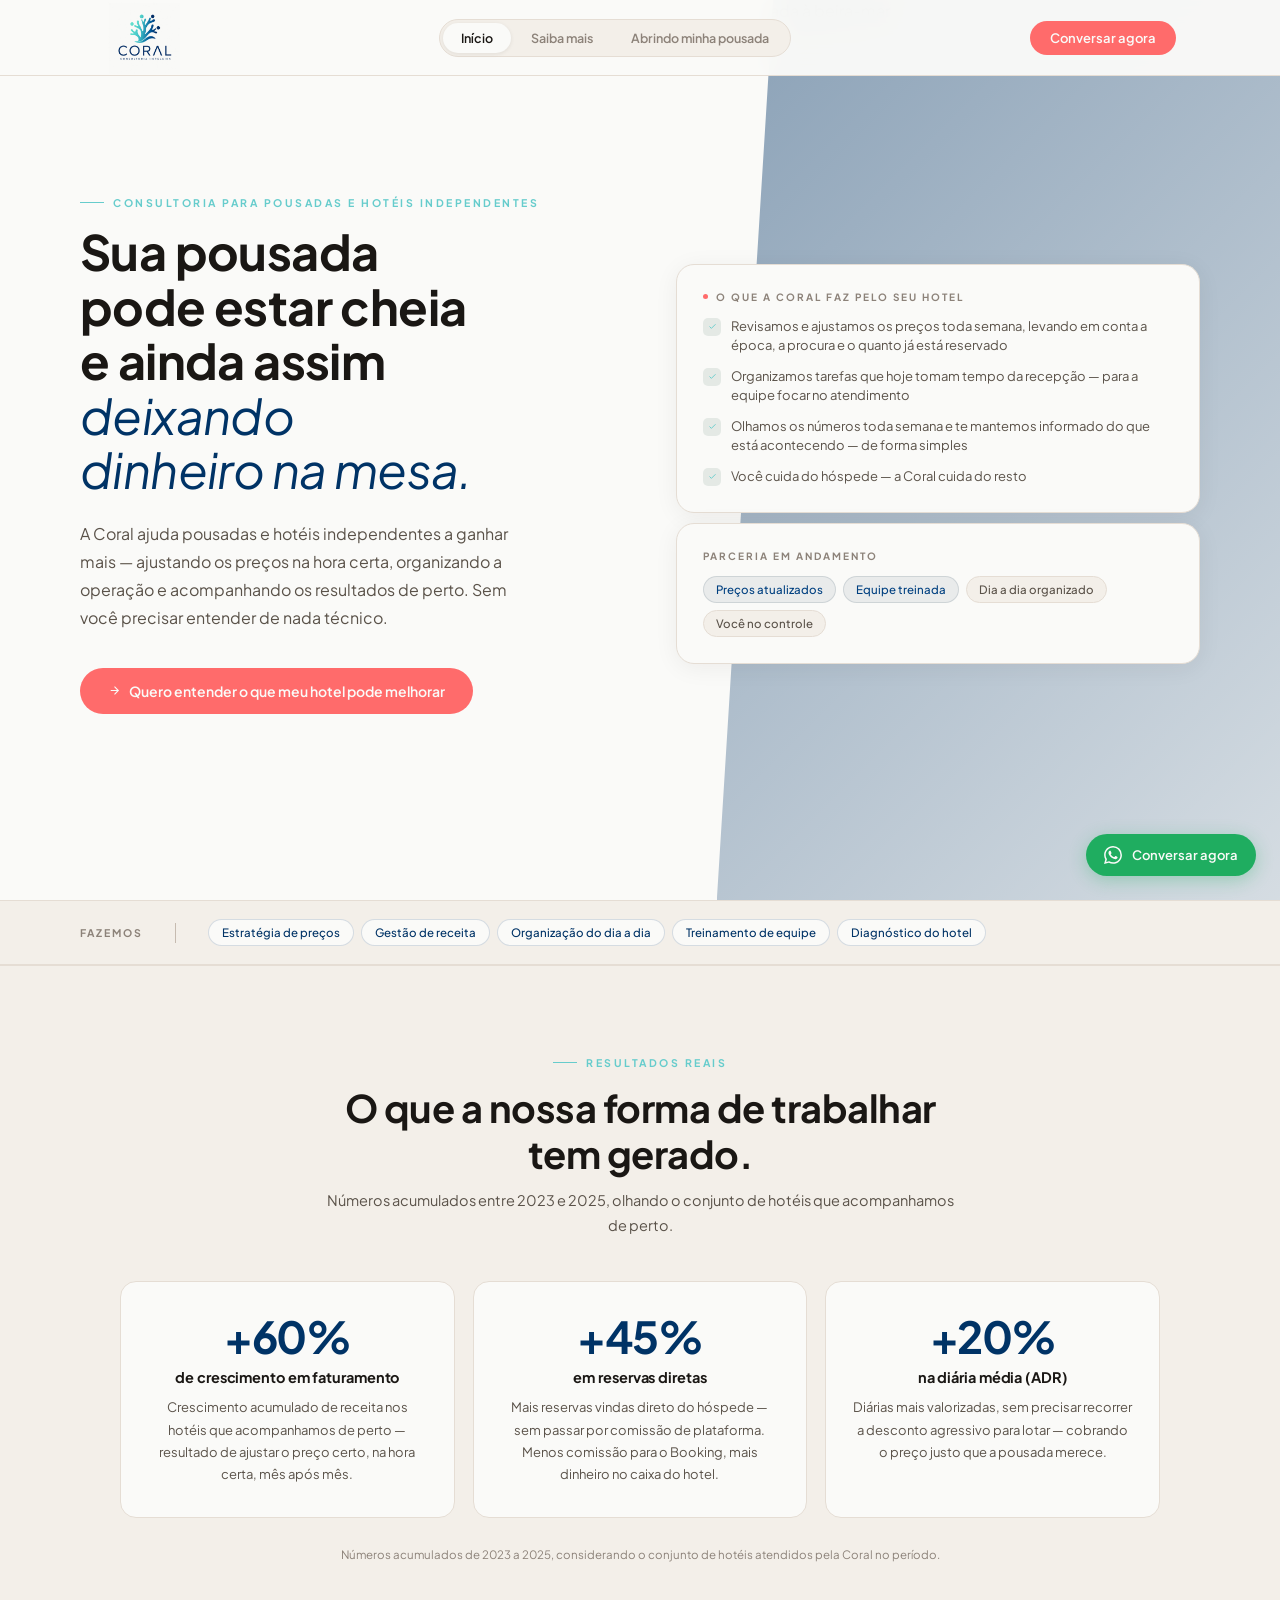
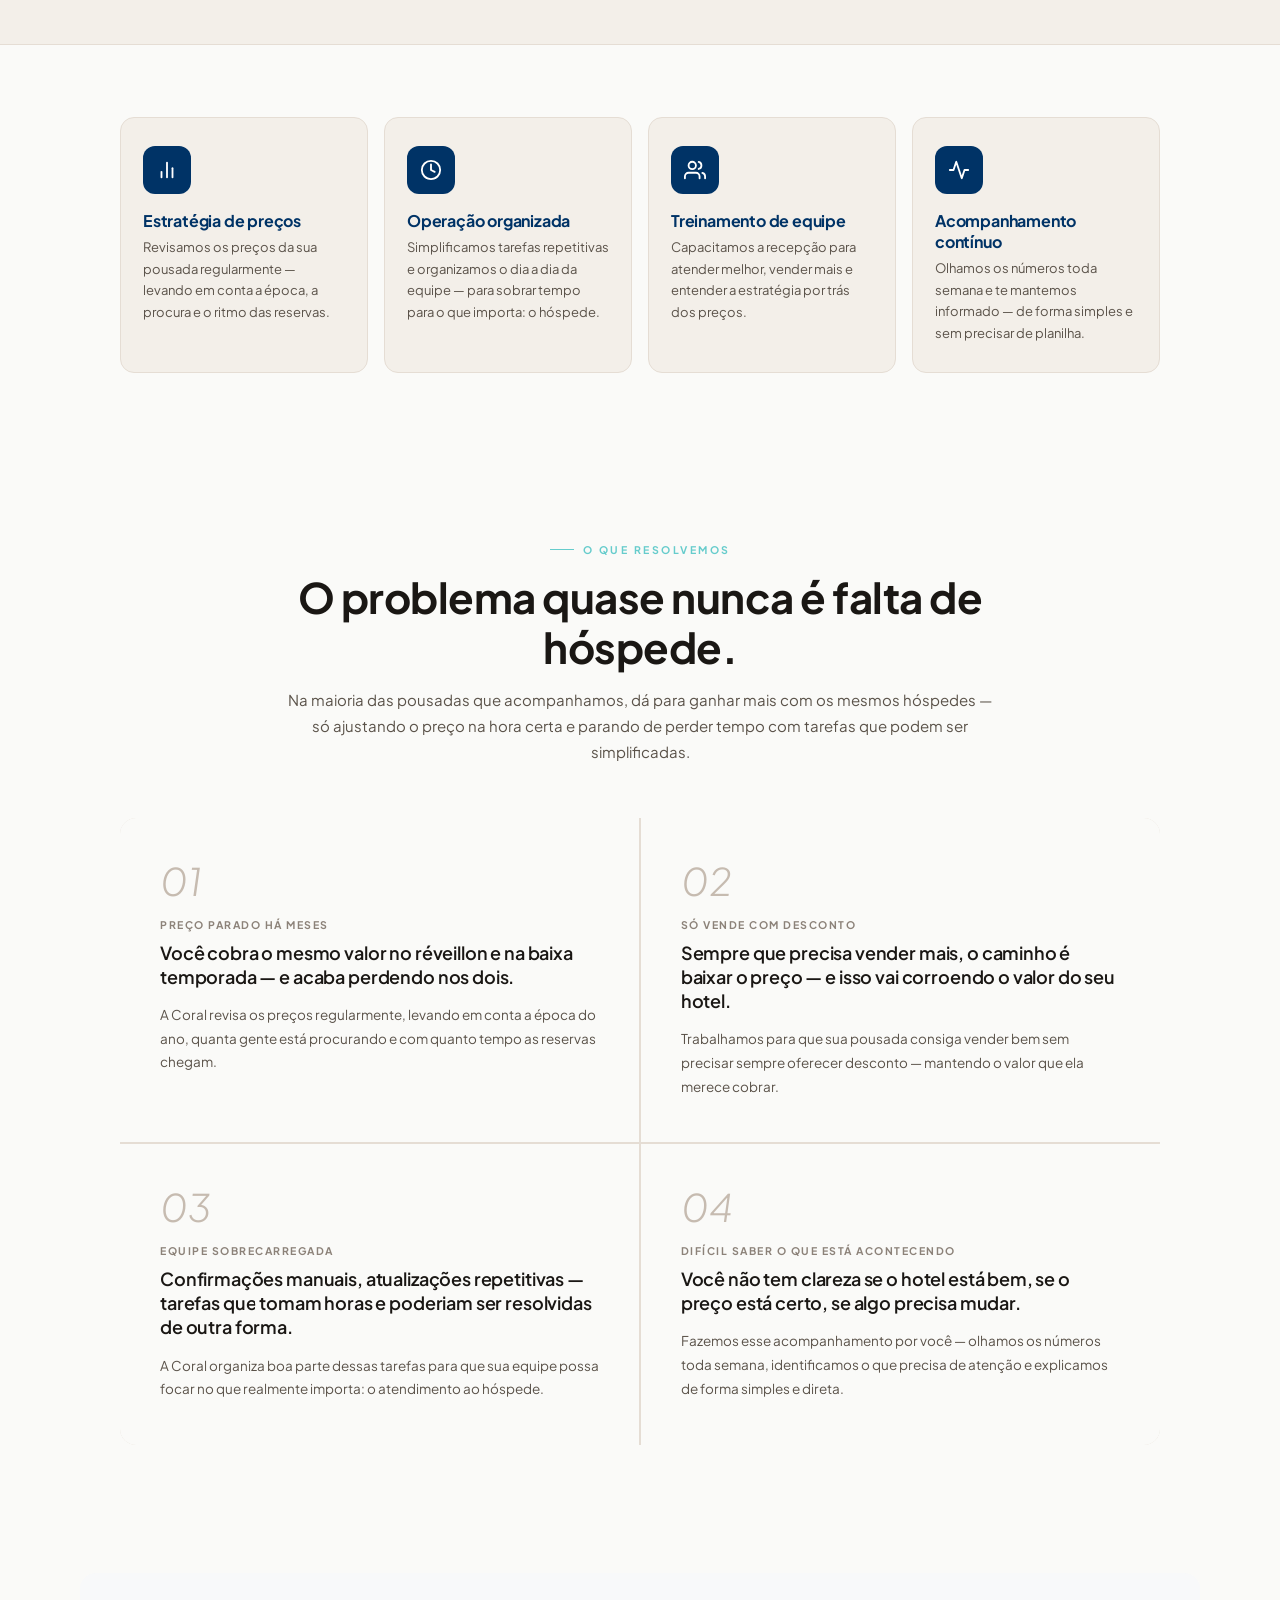
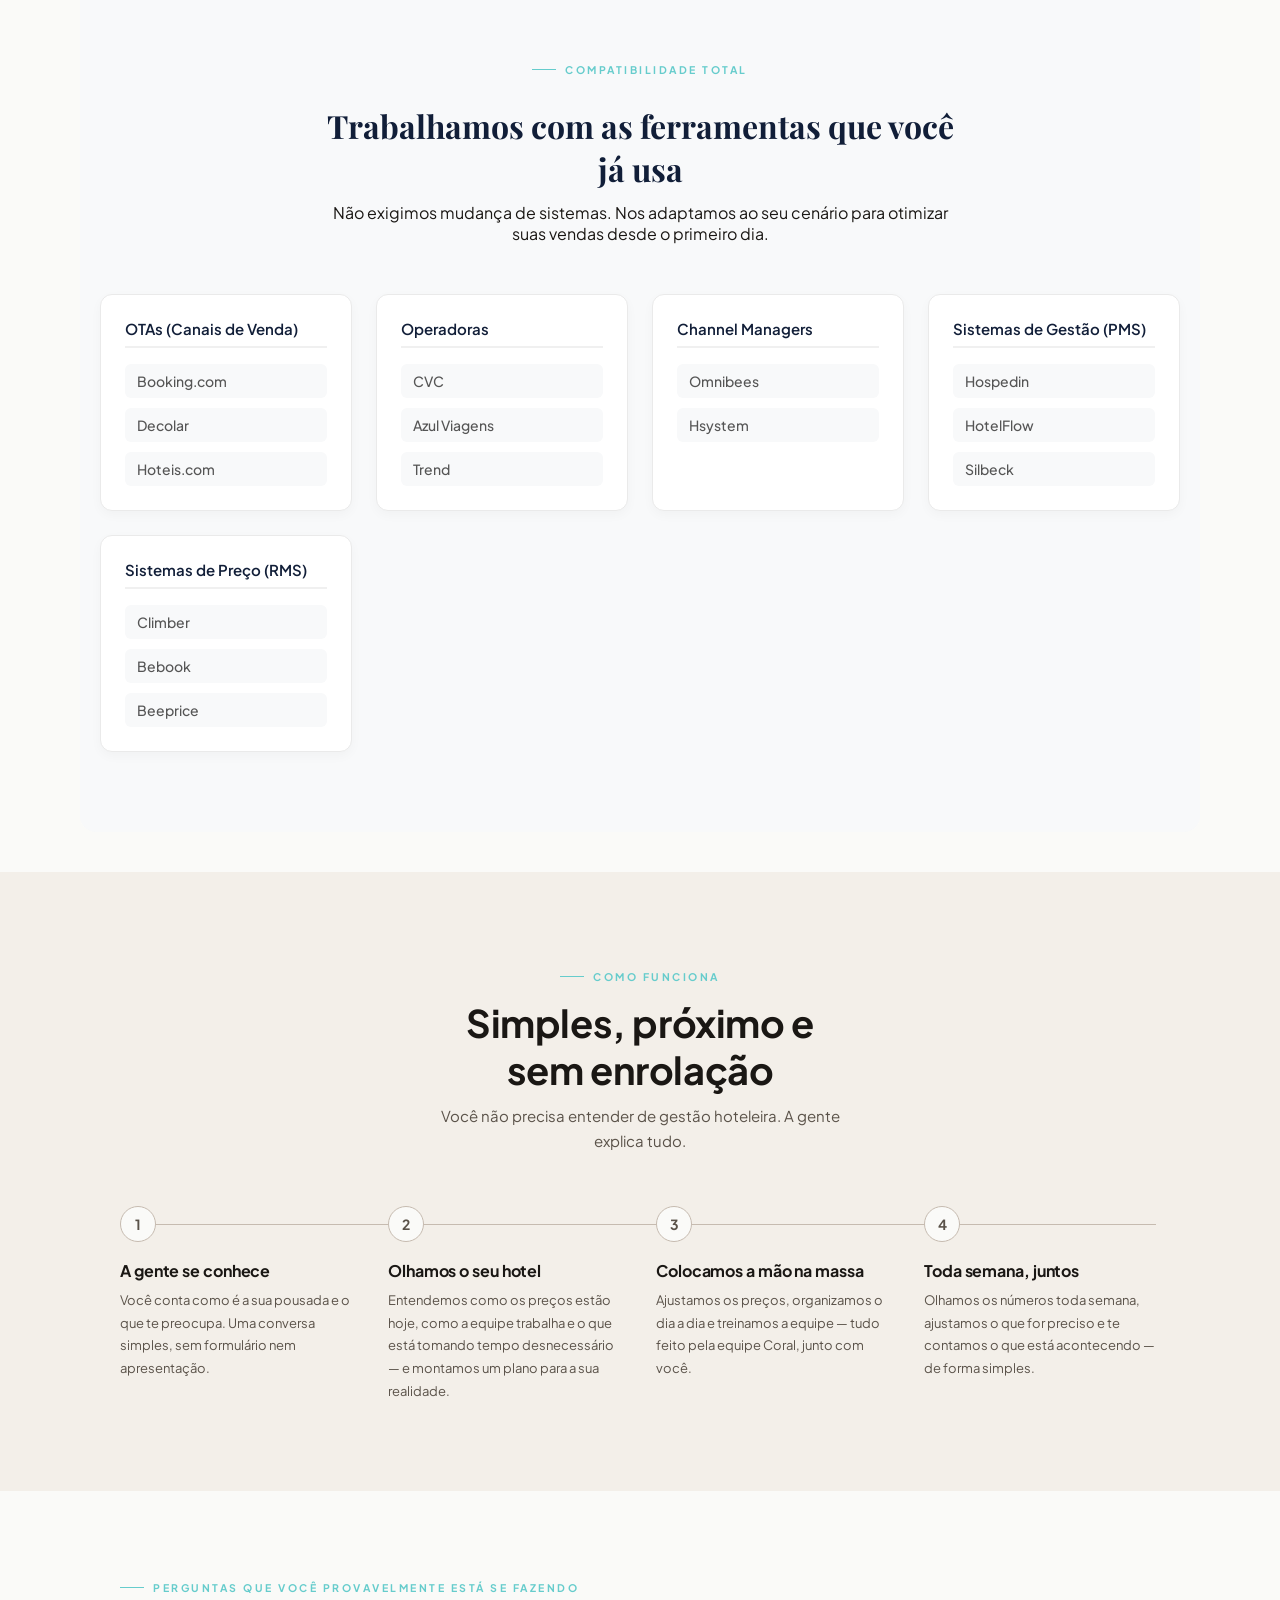
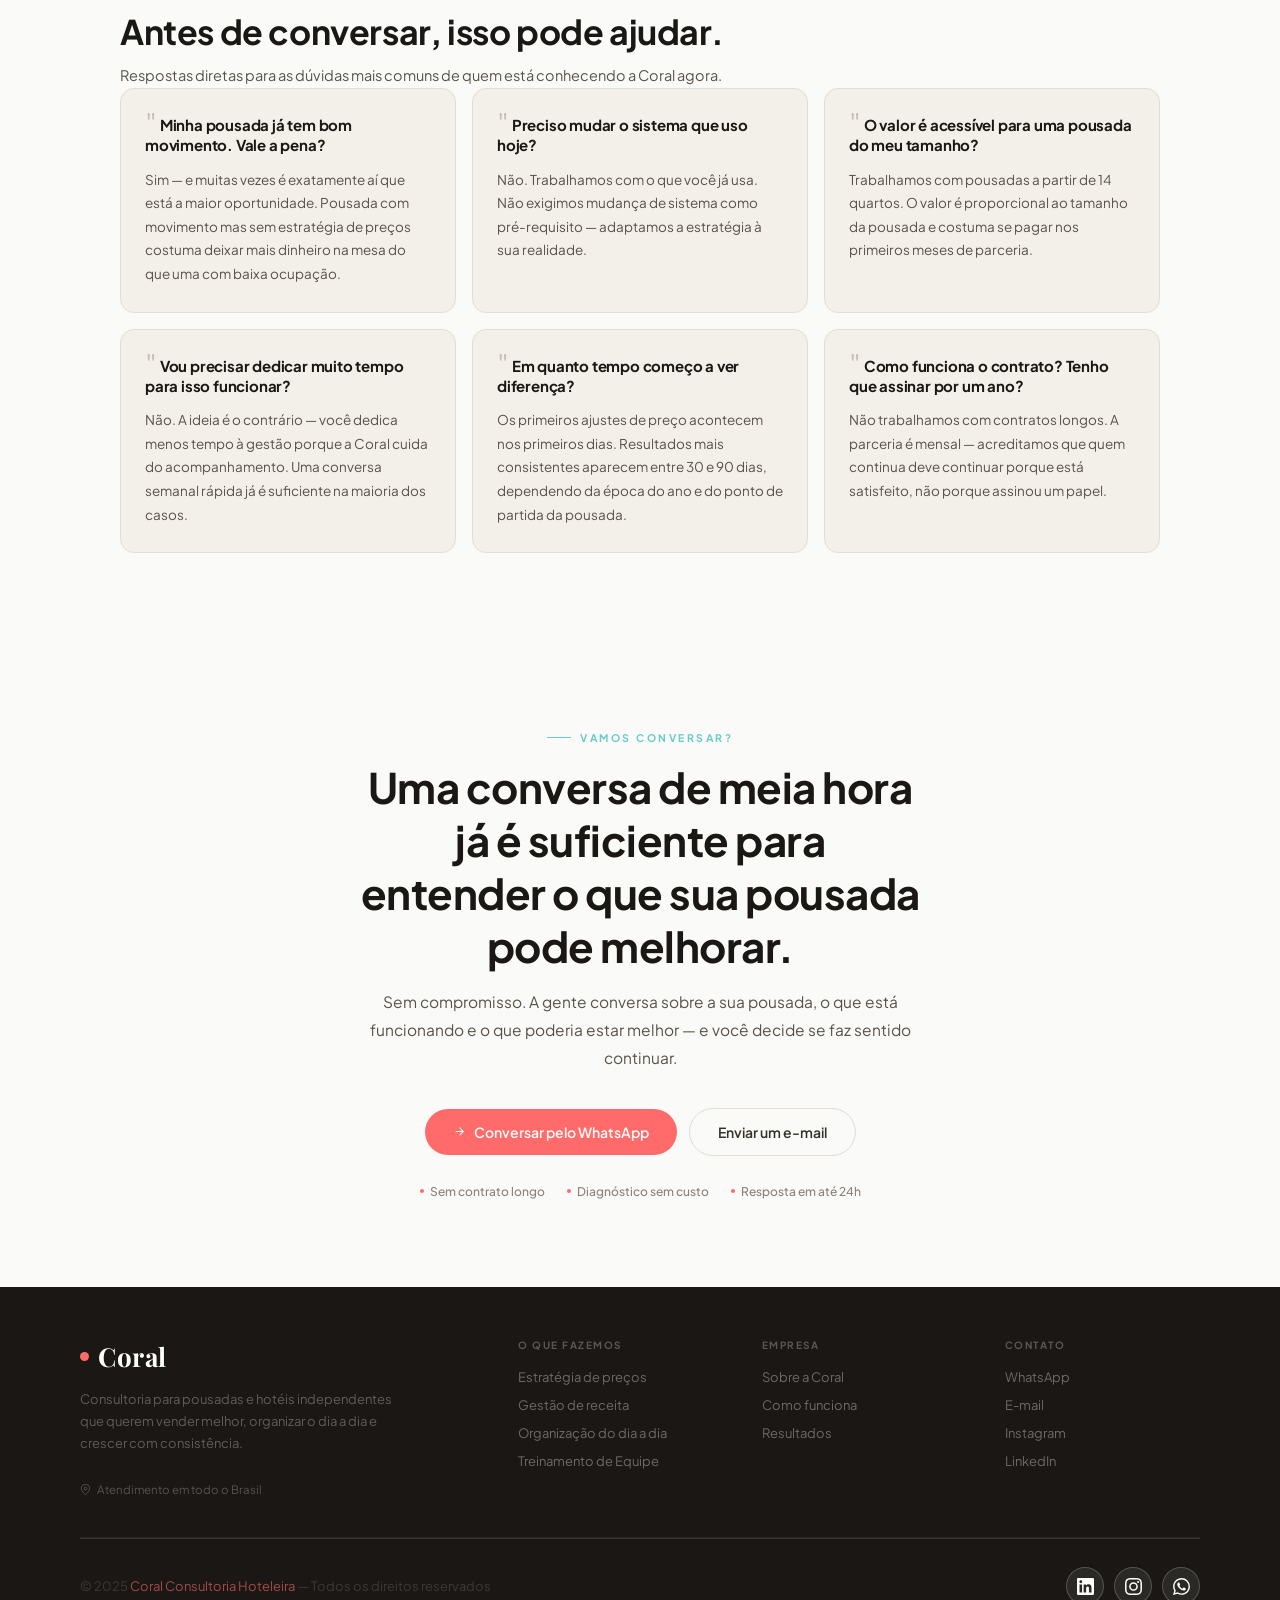
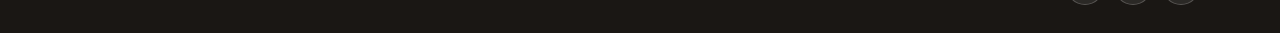
==== index.html @ 5bdbbeb2 "Adiciona Google Analytics 4" ====
<!DOCTYPE html>
<html lang="pt-BR">
  <!-- Google tag (gtag.js) -->
<script async src="https://www.googletagmanager.com/gtag/js?id=G-N1H80STR33"></script>
<script>
  window.dataLayer = window.dataLayer || [];
  function gtag(){dataLayer.push(arguments);}
  gtag('js', new Date());

  gtag('config', 'G-N1H80STR33');
</script>
<head>
<meta charset="UTF-8">
<meta name="viewport" content="width=device-width, initial-scale=1.0">
<title>Coral — Consultoria Hoteleira para Pousadas e Hotéis Independentes</title>
<meta name="description" content="A Coral ajuda pousadas e hotéis independentes a vender melhor, ajustar os preços e organizar o dia a dia — com acompanhamento próximo, humano e personalizado.">
<meta name="keywords" content="consultoria hoteleira, gestão de pousada, revenue management, estratégia de preços hotel, consultoria pousada, gestão hoteleira brasil">
<meta name="author" content="Coral Consultoria Hoteleira">
<meta name="robots" content="index, follow">
<link rel="canonical" href="https://www.coralhoteleira.com.br/">

<!-- Open Graph -->
<meta property="og:type" content="website">
<meta property="og:url" content="https://www.coralhoteleira.com.br/">
<meta property="og:title" content="Coral — Consultoria Hoteleira">
<meta property="og:description" content="Sua pousada pode estar cheia e ainda assim deixando dinheiro na mesa. A Coral ajuda pousadas e hotéis independentes a vender melhor e crescer com consistência.">
<meta property="og:locale" content="pt_BR">

<!-- Twitter Card -->
<meta name="twitter:card" content="summary">
<meta name="twitter:title" content="Coral — Consultoria Hoteleira">
<meta name="twitter:description" content="Consultoria para pousadas e hotéis independentes. Estratégia de preços, organização da operação e acompanhamento semanal.">

<!-- Schema.org structured data -->
<script type="application/ld+json">
{
  "@context": "https://schema.org",
  "@type": "ProfessionalService",
  "name": "Coral Consultoria Hoteleira",
  "description": "Consultoria especializada para pousadas e hotéis independentes. Estratégia de preços, automação operacional e acompanhamento contínuo.",
  "url": "https://www.coralhoteleira.com.br",
  "telephone": "+55-81-99135-1085",
  "email": "Coral.consultoriahoteleira@gmail.com",
  "address": {
    "@type": "PostalAddress",
    "addressCountry": "BR"
  },
  "areaServed": "Brasil",
  "serviceType": ["Consultoria Hoteleira", "Gestão de Receita", "Estratégia Tarifária"]
}
</script>
<link rel="preconnect" href="https://fonts.googleapis.com">
<link href="https://fonts.googleapis.com/css2?family=Plus+Jakarta+Sans:ital,wght@0,300;0,400;0,500;0,600;0,700;1,400&family=Playfair+Display:ital,wght@0,400;0,600;0,700;1,400;1,600&display=swap" rel="stylesheet">
<link rel="stylesheet" href="assets/style.css">
<style>
  /* ===== Ajustes finos: logo do menu + rodapé (Coral) ===== */

  /* Logo do menu — mais solta, sem parecer "colada" */
  .nav-logo{
    display:flex;
    align-items:center;
    padding:6px 4px;
    margin-right:16px;
  }
  .nav-logo img{
    transition:opacity .2s ease, transform .2s ease;
  }
  .nav-logo:hover img{
    opacity:.85;
  }

  /* Rodapé — bloco de marca no lugar da imagem */
  .footer-brand{
    display:flex;
    flex-direction:column;
    gap:14px;
  }
  .footer-wordmark{
    display:flex;
    align-items:center;
    gap:9px;
    font-family:'Playfair Display', serif;
    font-size:26px;
    font-weight:700;
    letter-spacing:.5px;
    color:#fff;
  }
  .footer-wordmark-accent{
    width:9px;
    height:9px;
    border-radius:50%;
    background:#FF6B6B;
    flex-shrink:0;
  }
  .footer-brand p{
    max-width:320px;
    line-height:1.7;
    opacity:.75;
  }

  /* Rodapé — espaçamento geral */
  .footer-top{
    gap:48px;
    padding-bottom:40px;
  }
  .footer-col h4{
    margin-bottom:18px;
    letter-spacing:1.5px;
  }
  .footer-col a{
    display:block;
    margin-bottom:12px;
    opacity:.75;
    transition:opacity .2s ease;
  }
  .footer-col a:hover{
    opacity:1;
  }
  .footer-bot{
    display:flex;
    align-items:center;
    justify-content:space-between;
    flex-wrap:wrap;
    gap:16px;
    padding-top:28px;
    border-top:1px solid rgba(255,255,255,.12);
  }
  .footer-copy{
    opacity:.6;
    font-size:13px;
  }

  /* Rodapé — ícones sociais em círculo, com svg */
  .footer-socials{
    display:flex;
    gap:10px;
  }
  .footer-soc{
    display:flex;
    align-items:center;
    justify-content:center;
    width:38px;
    height:38px;
    border-radius:50%;
    background:rgba(255,255,255,.08);
    color:#fff;
    transition:background .2s ease, transform .2s ease;
  }
  .footer-soc svg{
    width:17px;
    height:17px;
  }
  .footer-soc:hover{
    background:#FF6B6B;
    transform:translateY(-2px);
  }

  @media(max-width:768px){
    .footer-top{
      gap:32px;
    }
    .footer-bot{
      flex-direction:column;
      align-items:flex-start;
    }
  }
</style>
</head>
<body data-page="index">

<!-- NAV -->
<nav id="nav">
  <div class="nav-inner">
    <a href="index.html" class="nav-logo">
      <img src="assets/logo-coral.png" alt="Coral Consultoria Hoteleira" style="height:46px;width:auto;display:block;object-fit:contain;mix-blend-mode:multiply">
    </a>

    <div class="nav-tabs">
      <a href="index.html" class="nav-tab active">Início</a>
      <a href="saiba-mais.html" class="nav-tab">Saiba mais</a>
      <a href="abrir-pousada.html" class="nav-tab">Abrindo minha pousada</a>
    </div>

    <a href="https://wa.me/5581991351085?text=Olá,+quero+conversar+sobre+minha+operação" target="_blank" class="nav-cta">Conversar agora</a>

    <button class="nav-mob" aria-label="Abrir menu" aria-expanded="false">
      <svg width="20" height="20" viewBox="0 0 24 24" fill="none" stroke="currentColor" stroke-width="1.8">
        <line x1="3" y1="7" x2="21" y2="7"/><line x1="3" y1="12" x2="21" y2="12"/><line x1="3" y1="17" x2="21" y2="17"/>
      </svg>
    </button>
  </div>
</nav>

<div id="mob-drawer">
  <a href="index.html" class="mob-tab active">Início</a>
  <a href="saiba-mais.html" class="mob-tab">Saiba mais</a>
  <a href="abrir-pousada.html" class="mob-tab">Abrindo minha pousada</a>
  <a href="https://wa.me/5581991351085" target="_blank" class="btn btn-navy mob-tab" style="margin-top:20px;justify-content:center;border-radius:50px">Falar pelo WhatsApp</a>
</div>

<!-- HERO -->
<section class="hero">
  <div class="hero-img-wrap">
    <img src="https://images.unsplash.com/photo-1507525428034-b723cf961d3e?w=900&q=80&fit=crop" alt="Pousada à beira-mar" loading="eager">
  </div>
  <div class="hero-grid">
    <div>
      <p class="eyebrow reveal">Consultoria para pousadas e hotéis independentes</p>
      <h1 class="reveal d1">
        Sua pousada pode estar cheia<br>e ainda assim <em>deixando<br>dinheiro na mesa.</em>
      </h1>
      <p class="hero-sub reveal d2">
        A Coral ajuda pousadas e hotéis independentes a ganhar mais — ajustando os preços na hora certa, organizando a operação e acompanhando os resultados de perto. Sem você precisar entender de nada técnico.
      </p>
      <div class="hero-actions reveal d3">
        <a href="https://wa.me/5581991351085?text=Olá,+quero+entender+o+que+posso+melhorar+no+meu+hotel" target="_blank" class="btn btn-navy">
          <svg viewBox="0 0 24 24" fill="none" stroke="currentColor" stroke-width="2"><path d="M5 12h14M12 5l7 7-7 7"/></svg>
          Quero entender o que meu hotel pode melhorar
        </a>
      </div>
    </div>

    <div class="reveal d2">
      <div class="hero-card">
        <div class="hcard-label">
          <span class="hcard-dot"></span>
          O que a Coral faz pelo seu hotel
        </div>
        <div class="hcard-list">
          <div class="hcard-item">
            <div class="hcard-check"><svg viewBox="0 0 24 24" fill="none" stroke="currentColor" stroke-width="2.5"><polyline points="20 6 9 17 4 12"/></svg></div>
            <span class="hcard-text">Revisamos e ajustamos os preços toda semana, levando em conta a época, a procura e o quanto já está reservado</span>
          </div>
          <div class="hcard-item">
            <div class="hcard-check"><svg viewBox="0 0 24 24" fill="none" stroke="currentColor" stroke-width="2.5"><polyline points="20 6 9 17 4 12"/></svg></div>
            <span class="hcard-text">Organizamos tarefas que hoje tomam tempo da recepção — para a equipe focar no atendimento</span>
          </div>
          <div class="hcard-item">
            <div class="hcard-check"><svg viewBox="0 0 24 24" fill="none" stroke="currentColor" stroke-width="2.5"><polyline points="20 6 9 17 4 12"/></svg></div>
            <span class="hcard-text">Olhamos os números toda semana e te mantemos informado do que está acontecendo — de forma simples</span>
          </div>
          <div class="hcard-item">
            <div class="hcard-check"><svg viewBox="0 0 24 24" fill="none" stroke="currentColor" stroke-width="2.5"><polyline points="20 6 9 17 4 12"/></svg></div>
            <span class="hcard-text">Você cuida do hóspede — a Coral cuida do resto</span>
          </div>
        </div>
      </div>
      <div class="hero-card" style="margin-top:10px">
        <div class="hcard-label">Parceria em andamento</div>
        <div class="tag-row">
          <span class="tag navy">Preços atualizados</span>
          <span class="tag navy">Equipe treinada</span>
          <span class="tag">Dia a dia organizado</span>
          <span class="tag">Você no controle</span>
        </div>
      </div>
    </div>
  </div>
</section>

<!-- STRIP -->
<div class="strip">
  <div class="strip-inner">
    <span class="strip-label">Fazemos</span>
    <div class="strip-div"></div>
    <div class="strip-items">
      <span class="strip-chip">Estratégia de preços</span>
      <span class="strip-chip">Gestão de receita</span>
      <span class="strip-chip">Organização do dia a dia</span>
      <span class="strip-chip">Treinamento de equipe</span>
      <span class="strip-chip">Diagnóstico do hotel</span>
    </div>
  </div>
</div>

<!-- RESULTADOS (Credibilidade) -->
<section class="results" id="resultados">
  <div class="wrap">
    <div class="results-head reveal">
      <span class="eyebrow">Resultados reais</span>
      <h2>O que a nossa forma de trabalhar tem gerado.</h2>
      <p>Números acumulados entre 2023 e 2025, olhando o conjunto de hotéis que acompanhamos de perto.</p>
    </div>
    <div class="results-grid">
      <div class="result-card reveal">
        <div class="result-num">+60%</div>
        <div class="result-label">de crescimento em faturamento</div>
        <div class="result-desc">Crescimento acumulado de receita nos hotéis que acompanhamos de perto — resultado de ajustar o preço certo, na hora certa, mês após mês.</div>
      </div>
      <div class="result-card reveal d1">
        <div class="result-num">+45%</div>
        <div class="result-label">em reservas diretas</div>
        <div class="result-desc">Mais reservas vindas direto do hóspede — sem passar por comissão de plataforma. Menos comissão para o Booking, mais dinheiro no caixa do hotel.</div>
      </div>
      <div class="result-card reveal d2">
        <div class="result-num">+20%</div>
        <div class="result-label">na diária média (ADR)</div>
        <div class="result-desc">Diárias mais valorizadas, sem precisar recorrer a desconto agressivo para lotar — cobrando o preço justo que a pousada merece.</div>
      </div>
    </div>
    <p class="results-note">Números acumulados de 2023 a 2025, considerando o conjunto de hotéis atendidos pela Coral no período.</p>
  </div>
</section>

<!-- SERVICE CARDS -->
<section class="service-cards">
  <div class="sc-grid wrap">
    <div class="sc-card reveal">
      <div class="sc-ico">
        <svg viewBox="0 0 24 24" stroke-width="2" stroke-linecap="round" stroke-linejoin="round"><line x1="18" y1="20" x2="18" y2="10"/><line x1="12" y1="20" x2="12" y2="4"/><line x1="6" y1="20" x2="6" y2="14"/></svg>
      </div>
      <h3>Estratégia de preços</h3>
      <p>Revisamos os preços da sua pousada regularmente — levando em conta a época, a procura e o ritmo das reservas.</p>
    </div>
    <div class="sc-card reveal d1">
      <div class="sc-ico">
        <svg viewBox="0 0 24 24" stroke-width="2" stroke-linecap="round" stroke-linejoin="round"><circle cx="12" cy="12" r="10"/><polyline points="12 6 12 12 16 14"/></svg>
      </div>
      <h3>Operação organizada</h3>
      <p>Simplificamos tarefas repetitivas e organizamos o dia a dia da equipe — para sobrar tempo para o que importa: o hóspede.</p>
    </div>
    <div class="sc-card reveal d2">
      <div class="sc-ico">
        <svg viewBox="0 0 24 24" stroke-width="2" stroke-linecap="round" stroke-linejoin="round"><path d="M17 21v-2a4 4 0 0 0-4-4H5a4 4 0 0 0-4 4v2"/><circle cx="9" cy="7" r="4"/><path d="M23 21v-2a4 4 0 0 0-3-3.87"/><path d="M16 3.13a4 4 0 0 1 0 7.75"/></svg>
      </div>
      <h3>Treinamento de equipe</h3>
      <p>Capacitamos a recepção para atender melhor, vender mais e entender a estratégia por trás dos preços.</p>
    </div>
    <div class="sc-card reveal d3">
      <div class="sc-ico">
        <svg viewBox="0 0 24 24" stroke-width="2" stroke-linecap="round" stroke-linejoin="round"><polyline points="22 12 18 12 15 21 9 3 6 12 2 12"/></svg>
      </div>
      <h3>Acompanhamento contínuo</h3>
      <p>Olhamos os números toda semana e te mantemos informado — de forma simples e sem precisar de planilha.</p>
    </div>
  </div>
</section>

<!-- PROBLEMS -->
<section class="problems" id="servicos">
  <div class="wrap">
    <div class="section-head reveal">
      <span class="eyebrow">O que resolvemos</span>
      <h2>O problema quase nunca é falta de hóspede.</h2>
      <p>Na maioria das pousadas que acompanhamos, dá para ganhar mais com os mesmos hóspedes — só ajustando o preço na hora certa e parando de perder tempo com tarefas que podem ser simplificadas.</p>
    </div>
    <div class="prob-grid reveal d1">
      <div class="prob-cell">
        <span class="prob-n">01</span>
        <div class="prob-kicker">Preço parado há meses</div>
        <div class="prob-head">Você cobra o mesmo valor no réveillon e na baixa temporada — e acaba perdendo nos dois.</div>
        <p class="prob-body">A Coral revisa os preços regularmente, levando em conta a época do ano, quanta gente está procurando e com quanto tempo as reservas chegam.</p>
      </div>
      <div class="prob-cell">
        <span class="prob-n">02</span>
        <div class="prob-kicker">Só vende com desconto</div>
        <div class="prob-head">Sempre que precisa vender mais, o caminho é baixar o preço — e isso vai corroendo o valor do seu hotel.</div>
        <p class="prob-body">Trabalhamos para que sua pousada consiga vender bem sem precisar sempre oferecer desconto — mantendo o valor que ela merece cobrar.</p>
      </div>
      <div class="prob-cell">
        <span class="prob-n">03</span>
        <div class="prob-kicker">Equipe sobrecarregada</div>
        <div class="prob-head">Confirmações manuais, atualizações repetitivas — tarefas que tomam horas e poderiam ser resolvidas de outra forma.</div>
        <p class="prob-body">A Coral organiza boa parte dessas tarefas para que sua equipe possa focar no que realmente importa: o atendimento ao hóspede.</p>
      </div>
      <div class="prob-cell">
        <span class="prob-n">04</span>
        <div class="prob-kicker">Difícil saber o que está acontecendo</div>
        <div class="prob-head">Você não tem clareza se o hotel está bem, se o preço está certo, se algo precisa mudar.</div>
        <p class="prob-body">Fazemos esse acompanhamento por você — olhamos os números toda semana, identificamos o que precisa de atenção e explicamos de forma simples e direta.</p>
      </div>
    </div>
  </div>
</section>

<!-- SISTEMAS PARCEIROS & INTEGRAÇÕES -->
<section class="integrations-section wrap reveal" id="tecnologias">
  <div class="integrations-head">
    <span class="eyebrow">Compatibilidade total</span>
    <h2>Trabalhamos com as ferramentas que você já usa</h2>
    <p>Não exigimos mudança de sistemas. Nos adaptamos ao seu cenário para otimizar suas vendas desde o primeiro dia.</p>
  </div>

  <div class="integrations-grid">
    <!-- Categoria: OTAs -->
    <div class="integration-col">
      <h4>OTAs (Canais de Venda)</h4>
      <div class="logo-list">
        <div class="logo-item"><span>Booking.com</span></div>
        <div class="logo-item"><span>Decolar</span></div>
        <div class="logo-item"><span>Hoteis.com</span></div>
      </div>
    </div>

    <!-- Categoria: Operadoras -->
    <div class="integration-col">
      <h4>Operadoras</h4>
      <div class="logo-list">
        <div class="logo-item"><span>CVC</span></div>
        <div class="logo-item"><span>Azul Viagens</span></div>
        <div class="logo-item"><span>Trend</span></div>
      </div>
    </div>

    <!-- Categoria: Channel Managers -->
    <div class="integration-col">
      <h4>Channel Managers</h4>
      <div class="logo-list">
        <div class="logo-item"><span>Omnibees</span></div>
        <div class="logo-item"><span>Hsystem</span></div>
      </div>
    </div>

    <!-- Categoria: PMS -->
    <div class="integration-col">
      <h4>Sistemas de Gestão (PMS)</h4>
      <div class="logo-list">
        <div class="logo-item"><span>Hospedin</span></div>
        <div class="logo-item"><span>HotelFlow</span></div>
        <div class="logo-item"><span>Silbeck</span></div>
      </div>
    </div>

    <!-- Categoria: RMS -->
    <div class="integration-col">
      <h4>Sistemas de Preço (RMS)</h4>
      <div class="logo-list">
        <div class="logo-item"><span>Climber</span></div>
        <div class="logo-item"><span>Bebook</span></div>
        <div class="logo-item"><span>Beeprice</span></div>
      </div>
    </div>
  </div>
</section>

<!-- HOW -->
<section class="how" id="como-funciona">
  <div class="how-head reveal wrap">

    <span class="eyebrow" style="justify-content:center">Como funciona</span>
    <h2>Simples, próximo e sem enrolação</h2>
    <p>Você não precisa entender de gestão hoteleira. A gente explica tudo.</p>
  </div>
  <div class="how-steps wrap">
    <div class="how-step reveal">
      <div class="how-n">1</div>
      <h3>A gente se conhece</h3>
      <p>Você conta como é a sua pousada e o que te preocupa. Uma conversa simples, sem formulário nem apresentação.</p>
    </div>
    <div class="how-step reveal d1">
      <div class="how-n">2</div>
      <h3>Olhamos o seu hotel</h3>
      <p>Entendemos como os preços estão hoje, como a equipe trabalha e o que está tomando tempo desnecessário — e montamos um plano para a sua realidade.</p>
    </div>
    <div class="how-step reveal d2">
      <div class="how-n">3</div>
      <h3>Colocamos a mão na massa</h3>
      <p>Ajustamos os preços, organizamos o dia a dia e treinamos a equipe — tudo feito pela equipe Coral, junto com você.</p>
    </div>
    <div class="how-step reveal d3">
      <div class="how-n">4</div>
      <h3>Toda semana, juntos</h3>
      <p>Olhamos os números toda semana, ajustamos o que for preciso e te contamos o que está acontecendo — de forma simples.</p>
    </div>
  </div>
</section>

<!-- OBJECTIONS -->
<section class="objections">
  <div class="obj-head reveal wrap">
    <span class="eyebrow" style="justify-content:center">Perguntas que você provavelmente está se fazendo</span>
    <h2>Antes de conversar, isso pode ajudar.</h2>
    <p>Respostas diretas para as dúvidas mais comuns de quem está conhecendo a Coral agora.</p>
  </div>
  <div class="obj-grid wrap">

    <div class="obj-card reveal">
      <div class="obj-q">Minha pousada já tem bom movimento. Vale a pena?</div>
      <p class="obj-a">Sim — e muitas vezes é exatamente aí que está a maior oportunidade. Pousada com movimento mas sem estratégia de preços costuma deixar mais dinheiro na mesa do que uma com baixa ocupação.</p>
    </div>

    <div class="obj-card reveal d1">
      <div class="obj-q">Preciso mudar o sistema que uso hoje?</div>
      <p class="obj-a">Não. Trabalhamos com o que você já usa. Não exigimos mudança de sistema como pré-requisito — adaptamos a estratégia à sua realidade.</p>
    </div>

    <div class="obj-card reveal d2">
      <div class="obj-q">O valor é acessível para uma pousada do meu tamanho?</div>
      <p class="obj-a">Trabalhamos com pousadas a partir de 14 quartos. O valor é proporcional ao tamanho da pousada e costuma se pagar nos primeiros meses de parceria.</p>
    </div>

    <div class="obj-card reveal d1">
      <div class="obj-q">Vou precisar dedicar muito tempo para isso funcionar?</div>
      <p class="obj-a">Não. A ideia é o contrário — você dedica menos tempo à gestão porque a Coral cuida do acompanhamento. Uma conversa semanal rápida já é suficiente na maioria dos casos.</p>
    </div>

    <div class="obj-card reveal d2">
      <div class="obj-q">Em quanto tempo começo a ver diferença?</div>
      <p class="obj-a">Os primeiros ajustes de preço acontecem nos primeiros dias. Resultados mais consistentes aparecem entre 30 e 90 dias, dependendo da época do ano e do ponto de partida da pousada.</p>
    </div>

    <div class="obj-card reveal d3">
      <div class="obj-q">Como funciona o contrato? Tenho que assinar por um ano?</div>
      <p class="obj-a">Não trabalhamos com contratos longos. A parceria é mensal — acreditamos que quem continua deve continuar porque está satisfeito, não porque assinou um papel.</p>
    </div>

  </div>
</section>

<!-- CTA -->
<section class="cta-p1">
  <div class="cta-p1-inner reveal wrap">
    <span class="eyebrow" style="justify-content:center">Vamos conversar?</span>
    <h2>Uma conversa de meia hora já é suficiente para entender o que sua pousada pode melhorar.</h2>
    <p>Sem compromisso. A gente conversa sobre a sua pousada, o que está funcionando e o que poderia estar melhor — e você decide se faz sentido continuar.</p>
    <div class="cta-actions">
      <a href="https://wa.me/5581991351085?text=Olá,+quero+conversar+sobre+minha+operação" target="_blank" class="btn btn-navy">
        <svg viewBox="0 0 24 24" fill="none" stroke="currentColor" stroke-width="2"><path d="M5 12h14M12 5l7 7-7 7"/></svg>
        Conversar pelo WhatsApp
      </a>
      <a href="mailto:Coral.consultoriahoteleira@gmail.com" class="btn btn-outline">Enviar um e-mail</a>
    </div>
    <div class="cta-trust">
      <span class="trust-pill">Sem contrato longo</span>
      <span class="trust-pill">Diagnóstico sem custo</span>
      <span class="trust-pill">Resposta em até 24h</span>
    </div>
  </div>
</section>

<!-- FOOTER -->
<footer>
  <div class="footer-inner">
    <div class="footer-top">
      <div class="footer-brand">
        <div class="footer-wordmark"><span class="footer-wordmark-accent"></span>Coral</div>
        <p>Consultoria para pousadas e hotéis independentes que querem vender melhor, organizar o dia a dia e crescer com consistência.</p>
        <div class="footer-loc">
          <svg viewBox="0 0 24 24" fill="none" stroke="currentColor" stroke-width="1.8"><path d="M21 10c0 7-9 13-9 13s-9-6-9-13a9 9 0 0118 0z"/><circle cx="12" cy="10" r="3"/></svg>
          Atendimento em todo o Brasil
        </div>
      </div>
      <div class="footer-col">
        <h4>O que fazemos</h4>
        <a href="index.html#servicos">Estratégia de preços</a>
        <a href="index.html#servicos">Gestão de receita</a>
        <a href="index.html#servicos">Organização do dia a dia</a>
        <a href="index.html#servicos">Treinamento de Equipe</a>

      </div>
      <div class="footer-col">
        <h4>Empresa</h4>
        <a href="saiba-mais.html#sobre">Sobre a Coral</a>
        <a href="index.html#como-funciona">Como funciona</a>
        <a href="index.html#resultados">Resultados</a>
      </div>
      <div class="footer-col">
        <h4>Contato</h4>
        <a href="https://wa.me/5581991351085" target="_blank">WhatsApp</a>
        <a href="mailto:Coral.consultoriahoteleira@gmail.com">E-mail</a>
        <a href="https://instagram.com/consultoriacoral" target="_blank">Instagram</a>
        <a href="https://www.linkedin.com/company/coral-consultoria-hoteleira/" target="_blank">LinkedIn</a>
      </div>
    </div>
    <div class="footer-bot">
      <span class="footer-copy">© 2025 <span class="footer-accent">Coral Consultoria Hoteleira</span> — Todos os direitos reservados</span>
      <div class="footer-socials">
        <a href="https://www.linkedin.com/company/coral-consultoria-hoteleira/" class="footer-soc" target="_blank" aria-label="LinkedIn">
          <svg viewBox="0 0 24 24" fill="currentColor"><path d="M20.447 20.452h-3.554v-5.569c0-1.328-.027-3.037-1.852-3.037-1.853 0-2.136 1.445-2.136 2.939v5.667H9.351V9h3.414v1.561h.046c.477-.9 1.637-1.85 3.37-1.85 3.601 0 4.267 2.37 4.267 5.455v6.286zM5.337 7.433c-1.144 0-2.063-.926-2.063-2.065 0-1.138.92-2.063 2.063-2.063 1.14 0 2.064.925 2.064 2.063 0 1.139-.925 2.065-2.064 2.065zm1.782 13.019H3.555V9h3.564v11.452zM22.225 0H1.771C.792 0 0 .774 0 1.729v20.542C0 23.227.792 24 1.771 24h20.451C23.2 24 24 23.227 24 22.271V1.729C24 .774 23.2 0 22.222 0h.003z"/></svg>
        </a>
        <a href="https://instagram.com/consultoriacoral" class="footer-soc" target="_blank" aria-label="Instagram">
          <svg viewBox="0 0 24 24" fill="currentColor"><path d="M12 2.163c3.204 0 3.584.012 4.85.07 3.252.148 4.771 1.691 4.919 4.919.058 1.265.069 1.645.069 4.849 0 3.205-.012 3.584-.069 4.849-.149 3.225-1.664 4.771-4.919 4.919-1.266.058-1.644.07-4.85.07-3.204 0-3.584-.012-4.849-.07-3.26-.149-4.771-1.699-4.919-4.92-.058-1.265-.07-1.644-.07-4.849 0-3.204.013-3.583.07-4.849.149-3.227 1.664-4.771 4.919-4.919 1.266-.057 1.645-.069 4.849-.069zM12 0C8.741 0 8.333.014 7.053.072c-4.358.2-6.78 2.618-6.98 6.98C.014 8.332 0 8.74 0 12c0 3.259.014 3.668.072 4.948.2 4.358 2.618 6.78 6.98 6.98C8.332 23.986 8.74 24 12 24c3.259 0 3.668-.014 4.948-.072 4.354-.2 6.782-2.618 6.979-6.98.059-1.28.073-1.689.073-4.948 0-3.259-.014-3.667-.072-4.947-.196-4.354-2.617-6.78-6.979-6.98C15.668.014 15.259 0 12 0zm0 5.838a6.162 6.162 0 100 12.324 6.162 6.162 0 000-12.324zM12 16a4 4 0 110-8 4 4 0 010 8zm6.406-11.845a1.44 1.44 0 100 2.881 1.44 1.44 0 000-2.881z"/></svg>
        </a>
        <a href="https://wa.me/5581991351085" class="footer-soc" target="_blank" aria-label="WhatsApp">
          <svg viewBox="0 0 24 24" fill="currentColor"><path d="M17.472 14.382c-.297-.149-1.758-.867-2.03-.967-.273-.099-.471-.148-.67.15-.197.297-.767.966-.94 1.164-.173.199-.347.223-.644.075-.297-.15-1.255-.463-2.39-1.475-.883-.788-1.48-1.761-1.653-2.059-.173-.297-.018-.458.13-.606.134-.133.298-.347.446-.52.149-.174.198-.298.298-.497.099-.198.05-.371-.025-.52-.075-.149-.669-1.612-.916-2.207-.242-.579-.487-.5-.669-.51-.173-.008-.371-.01-.57-.01-.198 0-.52.074-.792.372-.272.297-1.04 1.016-1.04 2.479 0 1.462 1.065 2.875 1.213 3.074.149.198 2.096 3.2 5.077 4.487.709.306 1.262.489 1.694.625.712.227 1.36.195 1.871.118.571-.085 1.758-.719 2.006-1.413.248-.694.248-1.289.173-1.413-.074-.124-.272-.198-.57-.347m-5.421 7.403h-.004a9.87 9.87 0 01-5.031-1.378l-.361-.214-3.741.982.998-3.648-.235-.374a9.86 9.86 0 01-1.51-5.26c.001-5.45 4.436-9.884 9.888-9.884 2.64 0 5.122 1.03 6.988 2.898a9.825 9.825 0 012.893 6.994c-.003 5.45-4.437 9.884-9.885 9.884m8.413-18.297A11.815 11.815 0 0012.05 0C5.495 0 .16 5.335.157 11.892c0 2.096.547 4.142 1.588 5.945L.057 24l6.305-1.654a11.882 11.882 0 005.683 1.448h.005c6.554 0 11.89-5.335 11.893-11.893a11.821 11.821 0 00-3.48-8.413Z"/></svg>
        </a>
      </div>
    </div>
  </div>
</footer>

<!-- WHATSAPP POPUP -->
<div class="wa-popup" id="wa-popup">
  <div class="wa-popup-header">
    <div class="wa-popup-avatar">
      <svg viewBox="0 0 24 24"><path d="M17.472 14.382c-.297-.149-1.758-.867-2.03-.967-.273-.099-.471-.148-.67.15-.197.297-.767.966-.94 1.164-.173.199-.347.223-.644.075-.297-.15-1.255-.463-2.39-1.475-.883-.788-1.48-1.761-1.653-2.059-.173-.297-.018-.458.13-.606.134-.133.298-.347.446-.52.149-.174.198-.298.298-.497.099-.198.05-.371-.025-.52-.075-.149-.669-1.612-.916-2.207-.242-.579-.487-.5-.669-.51-.173-.008-.371-.01-.57-.01-.198 0-.52.074-.792.372-.272.297-1.04 1.016-1.04 2.479 0 1.462 1.065 2.875 1.213 3.074.149.198 2.096 3.2 5.077 4.487.709.306 1.262.489 1.694.625.712.227 1.36.195 1.871.118.571-.085 1.758-.719 2.006-1.413.248-.694.248-1.289.173-1.413-.074-.124-.272-.198-.57-.347m-5.421 7.403h-.004a9.87 9.87 0 01-5.031-1.378l-.361-.214-3.741.982.998-3.648-.235-.374a9.86 9.86 0 01-1.51-5.26c.001-5.45 4.436-9.884 9.888-9.884 2.64 0 5.122 1.03 6.988 2.898a9.825 9.825 0 012.893 6.994c-.003 5.45-4.437 9.884-9.885 9.884m8.413-18.297A11.815 11.815 0 0012.05 0C5.495 0 .16 5.335.157 11.892c0 2.096.547 4.142 1.588 5.945L.057 24l6.305-1.654a11.882 11.882 0 005.683 1.448h.005c6.554 0 11.89-5.335 11.893-11.893a11.821 11.821 0 00-3.48-8.413Z"/></svg>
    </div>
    <div class="wa-popup-info">
      <div class="wa-popup-name">Coral Consultoria</div>
      <div class="wa-popup-status">Online agora</div>
    </div>
    <button class="wa-popup-close" onclick="closePopup()" aria-label="Fechar">✕</button>
  </div>
  <div class="wa-popup-body">
    <div class="wa-popup-bubble" id="wa-popup-msg">
      Olá! 👋 Tem alguma dúvida sobre como a Coral pode ajudar a sua pousada?
    </div>
    <div class="wa-popup-time">agora</div>
    <a class="wa-popup-btn" id="wa-popup-link" href="https://wa.me/5581991351085?text=Olá,+vi+o+site+da+Coral+e+quero+tirar+uma+dúvida" target="_blank">
      <svg viewBox="0 0 24 24"><path d="M17.472 14.382c-.297-.149-1.758-.867-2.03-.967-.273-.099-.471-.148-.67.15-.197.297-.767.966-.94 1.164-.173.199-.347.223-.644.075-.297-.15-1.255-.463-2.39-1.475-.883-.788-1.48-1.761-1.653-2.059-.173-.297-.018-.458.13-.606.134-.133.298-.347.446-.52.149-.174.198-.298.298-.497.099-.198.05-.371-.025-.52-.075-.149-.669-1.612-.916-2.207-.242-.579-.487-.5-.669-.51-.173-.008-.371-.01-.57-.01-.198 0-.52.074-.792.372-.272.297-1.04 1.016-1.04 2.479 0 1.462 1.065 2.875 1.213 3.074.149.198 2.096 3.2 5.077 4.487.709.306 1.262.489 1.694.625.712.227 1.36.195 1.871.118.571-.085 1.758-.719 2.006-1.413.248-.694.248-1.289.173-1.413-.074-.124-.272-.198-.57-.347m-5.421 7.403h-.004a9.87 9.87 0 01-5.031-1.378l-.361-.214-3.741.982.998-3.648-.235-.374a9.86 9.86 0 01-1.51-5.26c.001-5.45 4.436-9.884 9.888-9.884 2.64 0 5.122 1.03 6.988 2.898a9.825 9.825 0 012.893 6.994c-.003 5.45-4.437 9.884-9.885 9.884m8.413-18.297A11.815 11.815 0 0012.05 0C5.495 0 .16 5.335.157 11.892c0 2.096.547 4.142 1.588 5.945L.057 24l6.305-1.654a11.882 11.882 0 005.683 1.448h.005c6.554 0 11.89-5.335 11.893-11.893a11.821 11.821 0 00-3.48-8.413Z"/></svg>
      Responder no WhatsApp
    </a>
  </div>
  <div class="wa-popup-footer">Normalmente respondemos em poucos minutos 🌊</div>
</div>

<!-- WHATSAPP FLOAT -->
<div class="wa-float" id="wa-float">
  <a id="wa-link" href="https://wa.me/5581991351085?text=Olá,+vi+o+site+da+Coral+e+quero+saber+mais" target="_blank" aria-label="Falar pelo WhatsApp">
    <svg viewBox="0 0 24 24"><path d="M17.472 14.382c-.297-.149-1.758-.867-2.03-.967-.273-.099-.471-.148-.67.15-.197.297-.767.966-.94 1.164-.173.199-.347.223-.644.075-.297-.15-1.255-.463-2.39-1.475-.883-.788-1.48-1.761-1.653-2.059-.173-.297-.018-.458.13-.606.134-.133.298-.347.446-.52.149-.174.198-.298.298-.497.099-.198.05-.371-.025-.52-.075-.149-.669-1.612-.916-2.207-.242-.579-.487-.5-.669-.51-.173-.008-.371-.01-.57-.01-.198 0-.52.074-.792.372-.272.297-1.04 1.016-1.04 2.479 0 1.462 1.065 2.875 1.213 3.074.149.198 2.096 3.2 5.077 4.487.709.306 1.262.489 1.694.625.712.227 1.36.195 1.871.118.571-.085 1.758-.719 2.006-1.413.248-.694.248-1.289.173-1.413-.074-.124-.272-.198-.57-.347m-5.421 7.403h-.004a9.87 9.87 0 01-5.031-1.378l-.361-.214-3.741.982.998-3.648-.235-.374a9.86 9.86 0 01-1.51-5.26c.001-5.45 4.436-9.884 9.888-9.884 2.64 0 5.122 1.03 6.988 2.898a9.825 9.825 0 012.893 6.994c-.003 5.45-4.437 9.884-9.885 9.884m8.413-18.297A11.815 11.815 0 0012.05 0C5.495 0 .16 5.335.157 11.892c0 2.096.547 4.142 1.588 5.945L.057 24l6.305-1.654a11.882 11.882 0 005.683 1.448h.005c6.554 0 11.89-5.335 11.893-11.893a11.821 11.821 0 00-3.48-8.413Z"/></svg>
    <span id="wa-text">Conversar agora</span>
  </a>
</div>

<script src="assets/main.js"></script>
</body>
</html>
---- assets/style.css ----
*,*::before,*::after{margin:0;padding:0;box-sizing:border-box}
html{scroll-behavior:smooth}

:root{
  --white:#FAFAF8;
  --cream:#F3EFE9;
  --sand:#E5DDD4;
  --sand-mid:#C6BBB0;
  --warm-gray:#8C8279;
  --ink:#1A1714;
  --ink-2:#363129;
  --ink-3:#5A5249;
  --navy:#003366;
  --navy-mid:#004080;
  --pine:#00A3A3;
  --pine-mid:#66CCCC;
  --accent:#FF6B6B;
  --f:'Plus Jakarta Sans',system-ui,sans-serif;
  --f-serif:'Playfair Display',Georgia,serif;
  --max:1120px;
  --ease:cubic-bezier(0.22,1,0.36,1);
}

body{font-family:var(--f);background:var(--white);color:var(--ink);-webkit-font-smoothing:antialiased;overflow-x:hidden}

/* ── UTILS ── */
.wrap{max-width:var(--max);margin:0 auto;padding:0 40px}
@media(max-width:600px){.wrap{padding:0 20px}}

.eyebrow{display:inline-flex;align-items:center;gap:9px;font-size:10.5px;font-weight:700;letter-spacing:2.5px;text-transform:uppercase;color:#66CCCC;margin-bottom:16px}
.eyebrow::before{content:'';display:block;width:24px;height:1px;background:#66CCCC}

.reveal{opacity:0;transform:translateY(20px);transition:opacity .65s var(--ease),transform .65s var(--ease)}
.reveal.in{opacity:1;transform:none}
.d1{transition-delay:.08s}.d2{transition-delay:.16s}.d3{transition-delay:.24s}.d4{transition-delay:.32s}

/* ── NAV ── */
nav{
  position:fixed;top:0;left:0;right:0;z-index:900;
  height:76px;
  background:rgba(250,250,248,.96);
  backdrop-filter:blur(14px);
  border-bottom:1px solid var(--sand);
  transition:box-shadow .3s;
}
nav.scrolled{box-shadow:0 2px 20px rgba(26,23,20,.06)}
.nav-inner{
  max-width:var(--max);margin:0 auto;padding:0 40px;
  height:100%;display:flex;align-items:center;justify-content:space-between;
}
@media(max-width:600px){.nav-inner{padding:0 20px}}

.nav-logo{display:flex;align-items:center;text-decoration:none;flex-shrink:0}
.nav-logo img{display:block}

/* Tab switcher */
.nav-tabs{
  display:flex;align-items:center;
  background:var(--cream);
  border:1px solid var(--sand);
  border-radius:50px;
  padding:3px;
  gap:2px;
}
.nav-tab{
  font-size:12.5px;font-weight:600;color:var(--warm-gray);
  padding:7px 18px;border-radius:50px;
  border:none;background:transparent;cursor:pointer;
  transition:background .2s,color .2s;
  white-space:nowrap;text-decoration:none;
}
.nav-tab.active{background:var(--white);color:var(--ink);box-shadow:0 1px 4px rgba(26,23,20,.08)}
.nav-tab:hover:not(.active){color:var(--ink-2)}

.nav-cta{
  font-size:13px;font-weight:600;color:var(--white);
  background:#FF6B6B;padding:9px 20px;border-radius:50px;
  text-decoration:none;transition:background .2s,transform .2s;
  white-space:nowrap;
}
.nav-cta:hover{background:#E05555;transform:translateY(-1px)}

.nav-mob{display:none;background:none;border:none;cursor:pointer;color:var(--ink);padding:4px}
@media(max-width:768px){
  .nav-tabs{display:none}
  .nav-mob{display:block}
}
@media(max-width:480px){.nav-cta{display:none}}

/* Mobile drawer */
#mob-drawer{
  display:none;position:fixed;inset:0;background:var(--white);
  z-index:899;padding:72px 28px 40px;flex-direction:column;gap:0;
}
#mob-drawer.open{display:flex}
.mob-tab{
  font-size:22px;font-weight:600;color:var(--ink-3);
  text-decoration:none;border:none;background:none;cursor:pointer;
  padding:18px 0;border-bottom:1px solid var(--sand);text-align:left;
  font-family:var(--f);
}
.mob-tab.active{color:var(--ink)}

/* ── BUTTONS ── */
.btn{
  display:inline-flex;align-items:center;gap:8px;
  padding:14px 28px;border-radius:50px;
  font-size:14px;font-weight:600;font-family:var(--f);
  text-decoration:none;border:none;cursor:pointer;
  transition:transform .22s,background .22s,box-shadow .22s;
}
.btn:hover{transform:translateY(-2px)}
.btn-navy{background:#FF6B6B;color:var(--white)}
.btn-navy:hover{background:#E05555;box-shadow:0 8px 24px rgba(255,107,107,.3)}
.btn-pine{background:#00A3A3;color:var(--white)}
.btn-pine:hover{background:#008A8A;box-shadow:0 8px 24px rgba(0,163,163,.25)}
.btn-outline{background:transparent;color:var(--ink-2);border:1.5px solid var(--sand)}
.btn-outline:hover{border-color:var(--ink-3);color:var(--ink)}
.btn svg{width:13px;height:13px;flex-shrink:0}

/* ══════════════════════════════════
   HERO
══════════════════════════════════ */
.hero{
  min-height:100vh;padding:100px 40px 72px;
  display:flex;align-items:center;
  background:var(--white);position:relative;overflow:hidden;
}
@media(max-width:768px){.hero{padding:88px 20px 60px}}

.hero-grid{
  max-width:var(--max);margin:0 auto;width:100%;
  display:grid;grid-template-columns:1fr 1fr;gap:72px;
  align-items:center;position:relative;z-index:1;
}
@media(max-width:880px){.hero-grid{grid-template-columns:1fr;gap:44px}}

.hero h1{
  font-size:clamp(32px,3.8vw,52px);
  font-weight:700;line-height:1.12;
  letter-spacing:-.6px;color:var(--ink);
  margin-bottom:22px;
  max-width:420px;
}
.hero h1 em{font-style:italic;font-weight:400;color:var(--navy)}

.hero-sub{
  font-size:16px;line-height:1.75;color:var(--ink-3);
  max-width:460px;margin-bottom:36px;font-weight:400;
}

.hero-actions{display:flex;flex-wrap:wrap;gap:12px;align-items:center;margin-bottom:28px}

.hero-note{
  font-size:12px;color:var(--warm-gray);font-weight:500;
  display:flex;align-items:center;gap:8px;
}
.hero-note::before{content:'';display:block;width:18px;height:1px;background:var(--sand-mid)}

/* Hero right card */
.hero-card{
  background:var(--white);border:1px solid var(--sand);
  border-radius:18px;padding:26px;
  box-shadow:0 4px 24px rgba(26,23,20,.06);
}
.hero-card+.hero-card{margin-top:10px}
.hcard-label{
  font-size:10px;font-weight:700;letter-spacing:2px;
  text-transform:uppercase;color:var(--warm-gray);
  margin-bottom:14px;display:flex;align-items:center;gap:8px;
}
.hcard-dot{width:5px;height:5px;border-radius:50%;background:var(--accent);animation:breathe 3s ease-in-out infinite}
@keyframes breathe{0%,100%{opacity:1}50%{opacity:.3}}

.hcard-list{display:flex;flex-direction:column;gap:11px}
.hcard-item{display:flex;align-items:flex-start;gap:10px}
.hcard-check{
  width:18px;height:18px;border-radius:5px;
  background:rgba(42,88,64,.1);
  display:grid;place-items:center;flex-shrink:0;margin-top:1px;
}
.hcard-check svg{width:9px;height:9px;color:var(--pine-mid)}
.hcard-text{font-size:13px;color:var(--ink-3);line-height:1.5;font-weight:400}

.tag-row{display:flex;flex-wrap:wrap;gap:7px}
.tag{
  font-size:11.5px;font-weight:500;color:var(--ink-3);
  background:var(--cream);border:1px solid var(--sand);
  padding:5px 12px;border-radius:20px;
}
.tag.navy{background:rgba(14,43,69,.07);color:var(--navy-mid);border-color:rgba(14,43,69,.12)}

/* SERVICE CARDS */
.service-cards{padding:72px 40px;background:var(--white)}
@media(max-width:600px){.service-cards{padding:52px 20px}}
.sc-grid{max-width:var(--max);margin:0 auto;display:grid;grid-template-columns:repeat(4,1fr);gap:16px}
@media(max-width:900px){.sc-grid{grid-template-columns:1fr 1fr}}
@media(max-width:480px){.sc-grid{grid-template-columns:1fr}}
.sc-card{
  background:var(--cream);border:1px solid var(--sand);
  border-radius:14px;padding:28px 22px;
  transition:box-shadow .22s,transform .22s;
  cursor:default;
}
.sc-card:hover{box-shadow:0 8px 28px rgba(0,51,102,.1);transform:translateY(-4px)}
.sc-ico{
  width:48px;height:48px;border-radius:12px;
  background:#003366;
  display:grid;place-items:center;margin-bottom:16px;
}
.sc-ico svg{width:22px;height:22px;color:white;stroke:white;fill:none}
.sc-card h3{font-size:16px;font-weight:700;color:#003366;margin-bottom:6px;letter-spacing:-.2px}
.sc-card p{font-size:13px;line-height:1.65;color:var(--ink-3)}

/* STRIP */
.strip{
  background:var(--cream);
  border-top:1px solid var(--sand);border-bottom:1px solid var(--sand);
  padding:18px 40px;
}
@media(max-width:600px){.strip{padding:16px 20px}}
.strip-inner{
  max-width:var(--max);margin:0 auto;
  display:flex;align-items:center;gap:32px;flex-wrap:wrap;
}
.strip-label{font-size:10.5px;font-weight:700;letter-spacing:2px;text-transform:uppercase;color:var(--warm-gray);white-space:nowrap;flex-shrink:0}
.strip-div{width:1px;height:20px;background:var(--sand-mid);flex-shrink:0}
.strip-items{display:flex;flex-wrap:wrap;gap:7px}
.strip-chip{font-size:11.5px;font-weight:500;color:#003366;background:var(--white);border:1px solid rgba(0,51,102,0.15);padding:5px 13px;border-radius:20px}

/* RESULTS (credibilidade) */
.results{padding:80px 40px;background:var(--cream);border-top:1px solid var(--sand);border-bottom:1px solid var(--sand)}
@media(max-width:600px){.results{padding:56px 20px}}
.results-head{max-width:640px;margin:0 auto 44px;text-align:center}
.results-head h2{font-size:clamp(24px,3.2vw,38px);font-weight:700;color:var(--ink);letter-spacing:-.5px;line-height:1.2;margin-bottom:12px}
.results-head p{font-size:14.5px;line-height:1.7;color:var(--ink-3)}
.results-head .eyebrow{justify-content:center}
.results-grid{max-width:var(--max);margin:0 auto;display:grid;grid-template-columns:repeat(3,1fr);gap:18px}
@media(max-width:768px){.results-grid{grid-template-columns:1fr}}
.result-card{background:var(--white);border:1px solid var(--sand);border-radius:16px;padding:32px 26px;text-align:center;transition:box-shadow .22s,transform .22s}
.result-card:hover{box-shadow:0 8px 28px rgba(0,51,102,.08);transform:translateY(-3px)}
.result-num{font-size:44px;font-weight:700;color:var(--navy);letter-spacing:-1.5px;line-height:1;margin-bottom:10px}
.result-label{font-size:14.5px;font-weight:700;color:var(--ink);margin-bottom:10px;letter-spacing:-.1px}
.result-desc{font-size:13px;line-height:1.7;color:var(--ink-3)}
.results-note{max-width:var(--max);margin:28px auto 0;text-align:center;font-size:11.5px;color:var(--warm-gray);line-height:1.6}

/* PROBLEMS */
.problems{padding:88px 40px;background:var(--white)}
@media(max-width:600px){.problems{padding:64px 20px}}

.section-head{margin-bottom:52px;max-width:720px;margin-left:auto;margin-right:auto;text-align:center}
.section-head h2{font-size:clamp(26px,3.5vw,42px);font-weight:700;color:var(--ink);letter-spacing:-.5px;line-height:1.2;margin-bottom:14px}
.section-head p{font-size:15px;line-height:1.75;color:var(--ink-3)}
.section-head .eyebrow{justify-content:center}

.prob-grid{
  display:grid;grid-template-columns:repeat(2,1fr);
  background:var(--sand);border-radius:16px;overflow:hidden;gap:1.5px;
}
@media(max-width:600px){.prob-grid{grid-template-columns:1fr}}

.prob-cell{
  background:var(--white);padding:44px 40px;
  cursor:default;transition:background .2s;
  display:grid;
  grid-template-rows:auto auto auto 1fr;
  gap:0;
}
.prob-cell:hover{background:var(--cream)}
.prob-n{
  font-size:38px;font-weight:300;color:var(--sand-mid);
  line-height:1;margin-bottom:18px;display:block;
  font-style:italic;
}
.prob-kicker{font-size:10.5px;font-weight:700;letter-spacing:1.5px;text-transform:uppercase;color:var(--warm-gray);margin-bottom:10px}
.prob-head{font-size:18px;font-weight:600;color:var(--ink);margin-bottom:14px;line-height:1.35;letter-spacing:-.15px}
.prob-body{font-size:13.5px;line-height:1.75;color:var(--ink-3);align-self:start}

/* HOW */
.how{padding:88px 40px;background:var(--cream)}
@media(max-width:600px){.how{padding:64px 20px}}

.how-head{text-align:center;max-width:500px;margin:0 auto 52px}
.how-head h2{font-size:clamp(24px,3vw,38px);font-weight:700;color:var(--ink);letter-spacing:-.4px;margin-bottom:10px}
.how-head p{font-size:15px;line-height:1.7;color:var(--ink-3)}

.how-steps{
  max-width:var(--max);margin:0 auto;
  display:grid;grid-template-columns:repeat(4,1fr);gap:32px;
  position:relative;
}
@media(max-width:768px){.how-steps{grid-template-columns:1fr 1fr;gap:24px}}
@media(max-width:480px){.how-steps{grid-template-columns:1fr}}
.how-steps::before{
  content:'';position:absolute;top:18px;left:44px;right:44px;
  height:1px;background:var(--sand-mid);z-index:0;
}
@media(max-width:768px){.how-steps::before{display:none}}

.how-step{position:relative;z-index:1}
.how-n{
  width:36px;height:36px;border-radius:50%;
  background:var(--white);border:1.5px solid var(--sand-mid);
  display:flex;align-items:center;justify-content:center;
  margin-bottom:18px;font-size:14px;font-weight:700;
  color:var(--ink-3);transition:background .2s,border-color .2s,color .2s;
}
.how-step:hover .how-n{background:#003366;border-color:#003366;color:var(--white)}
.how-step h3{font-size:16px;font-weight:700;color:var(--ink);margin-bottom:8px;letter-spacing:-.1px}
.how-step p{font-size:13px;line-height:1.75;color:var(--ink-3)}

/* IMAGES */
.hero-img-wrap{
  position:absolute;top:0;right:0;
  width:44%;height:100%;
  clip-path:polygon(10% 0,100% 0,100% 100%,0% 100%);
  overflow:hidden;
}
.hero-img-wrap img{
  width:100%;height:100%;
  object-fit:cover;object-position:center;
  filter:brightness(.75);
}
.hero-img-wrap::after{
  content:'';position:absolute;inset:0;
  background:linear-gradient(135deg,rgba(0,51,102,0.45) 0%,rgba(0,51,102,0.15) 100%);
}
@media(max-width:768px){.hero-img-wrap{display:none}}

.about-img{
  width:100%;aspect-ratio:4/3;
  border-radius:16px;overflow:hidden;
  position:relative;
}
.about-img img{
  width:100%;height:100%;
  object-fit:cover;object-position:center;
  filter:brightness(.9);
}

.objections{padding:80px 40px;background:var(--white)}
@media(max-width:600px){.objections{padding:60px 20px}}

/* DIAGNOSTIC FORM */
.diag-form{background:var(--cream);border:1px solid var(--sand);border-radius:14px;padding:28px 26px;margin-top:28px}
.diag-form-title{font-size:13px;font-weight:700;color:var(--ink);margin-bottom:18px;display:flex;align-items:center;gap:8px}
.diag-form-title::before{content:'';width:4px;height:4px;border-radius:50%;background:#FF6B6B;display:block}
.diag-field{margin-bottom:14px}
.diag-label{font-size:12px;font-weight:600;color:var(--ink-3);margin-bottom:5px;display:block}
.diag-input,.diag-select{width:100%;padding:10px 14px;border-radius:8px;border:1.5px solid var(--sand);background:var(--white);font-family:var(--f);font-size:13.5px;color:var(--ink);transition:border-color .2s;outline:none;appearance:none;-webkit-appearance:none}
.diag-input:focus,.diag-select:focus{border-color:#003366}
.diag-row{display:grid;grid-template-columns:1fr 1fr;gap:12px}
@media(max-width:480px){.diag-row{grid-template-columns:1fr}}
.diag-btn{width:100%;margin-top:6px;padding:13px;border-radius:10px;background:#FF6B6B;color:white;font-size:14px;font-weight:700;font-family:var(--f);border:none;cursor:pointer;display:flex;align-items:center;justify-content:center;gap:8px;transition:background .2s,transform .2s}
.diag-btn:hover{background:#E05555;transform:translateY(-1px)}
.diag-btn svg{width:16px;height:16px;fill:currentColor}

/* OBJECTIONS */
.obj-head h2{font-size:clamp(22px,3vw,34px);font-weight:700;color:var(--ink);letter-spacing:-.4px;margin-bottom:10px}
.obj-head p{font-size:14.5px;line-height:1.75;color:var(--ink-3)}
.obj-grid{max-width:var(--max);margin:0 auto;display:grid;grid-template-columns:repeat(3,1fr);gap:16px}
@media(max-width:768px){.obj-grid{grid-template-columns:1fr 1fr}}
@media(max-width:480px){.obj-grid{grid-template-columns:1fr}}
.obj-card{background:var(--cream);border:1px solid var(--sand);border-radius:14px;padding:26px 24px}
.obj-q{font-size:15px;font-weight:700;color:var(--ink);line-height:1.35;margin-bottom:12px;letter-spacing:-.2px}
.obj-q::before{content:'"';font-size:32px;font-weight:300;color:var(--sand-mid);line-height:0;vertical-align:-.2em;margin-right:3px}
.obj-a{font-size:13.5px;line-height:1.75;color:var(--ink-3)}

.cta-p1{padding:88px 40px;background:var(--white)}
@media(max-width:600px){.cta-p1{padding:64px 20px}}
.cta-p1-inner{
  max-width:640px;margin:0 auto;text-align:center;
}
.cta-p1-inner h2{font-size:clamp(24px,3.5vw,42px);font-weight:700;color:var(--ink);letter-spacing:-.5px;margin-bottom:16px}
.cta-p1-inner p{font-size:15.5px;line-height:1.8;color:var(--ink-3);margin-bottom:36px}
.cta-actions{display:flex;align-items:center;justify-content:center;gap:12px;flex-wrap:wrap;margin-bottom:28px}
.cta-trust{display:flex;align-items:center;justify-content:center;gap:22px;flex-wrap:wrap}
.trust-pill{
  font-size:12px;color:var(--warm-gray);font-weight:500;
  display:flex;align-items:center;gap:6px;
}
.trust-pill::before{content:'';width:4px;height:4px;border-radius:50%;background:var(--accent);display:block}

/* ══════════════════════════════════
   PÁGINA — ABRINDO MINHA POUSADA
══════════════════════════════════ */
.guide-hero{
  padding:100px 40px 64px;
  background:var(--white);
  border-bottom:1px solid var(--sand);
}
@media(max-width:600px){.guide-hero{padding:88px 20px 52px}}
.guide-hero-inner{max-width:var(--max);margin:0 auto;display:grid;grid-template-columns:1fr 1fr;gap:64px;align-items:center}
@media(max-width:800px){.guide-hero-inner{grid-template-columns:1fr;gap:32px}}
.guide-hero h1{font-size:clamp(30px,4vw,50px);font-weight:700;color:var(--ink);letter-spacing:-.6px;line-height:1.15;margin-bottom:16px}
.guide-hero h1 em{font-style:italic;font-weight:400;color:var(--navy)}
.guide-hero p{font-size:15.5px;line-height:1.8;color:var(--ink-3);margin-bottom:28px}
.guide-hero-note{font-size:12.5px;color:var(--warm-gray);display:flex;align-items:center;gap:8px;margin-top:16px}
.guide-hero-note::before{content:'';width:18px;height:1px;background:var(--sand-mid);display:block}

.guide-checklist{background:var(--cream);border:1px solid var(--sand);border-radius:14px;padding:24px 26px}
.guide-checklist-title{font-size:10.5px;font-weight:700;letter-spacing:2px;text-transform:uppercase;color:var(--warm-gray);margin-bottom:16px;display:flex;align-items:center;gap:8px}
.guide-checklist-title::before{content:'';width:4px;height:4px;border-radius:50%;background:var(--accent);display:block}
.guide-cl-list{list-style:none;display:flex;flex-direction:column;gap:10px}
.guide-cl-item{display:flex;align-items:flex-start;gap:11px;font-size:13.5px;color:var(--ink-3);line-height:1.5}
.guide-cl-ico{width:20px;height:20px;border-radius:5px;background:rgba(42,88,64,.1);display:grid;place-items:center;flex-shrink:0;margin-top:1px}
.guide-cl-ico svg{width:10px;height:10px;color:var(--pine-mid)}
.guide-cl-ico.pend{background:rgba(140,130,121,.1)}
.guide-cl-ico.pend svg{color:var(--warm-gray)}

/* FAQ grid */
.guide-faq{padding:80px 40px;background:var(--white)}
@media(max-width:600px){.guide-faq{padding:60px 20px}}
.guide-faq-head{max-width:var(--max);margin:0 auto 48px}
.guide-faq-head h2{font-size:clamp(22px,3vw,36px);font-weight:700;color:var(--ink);letter-spacing:-.4px;margin-bottom:10px}
.guide-faq-head p{font-size:14.5px;line-height:1.75;color:var(--ink-3);max-width:520px}

.faq-grid{max-width:var(--max);margin:0 auto;display:grid;grid-template-columns:repeat(2,1fr);gap:16px}
@media(max-width:680px){.faq-grid{grid-template-columns:1fr}}

.faq-card{
  background:var(--white);border:1px solid var(--sand);
  border-radius:14px;overflow:hidden;
  transition:box-shadow .2s;
}
.faq-card:hover{box-shadow:0 6px 24px rgba(26,23,20,.07)}

.faq-q{
  width:100%;text-align:left;
  background:none;border:none;cursor:pointer;
  padding:22px 24px;
  display:flex;align-items:center;justify-content:space-between;gap:16px;
  font-family:var(--f);
}
.faq-q-text{font-size:15px;font-weight:600;color:var(--ink);line-height:1.3;text-align:left}
.faq-q-ico{
  width:28px;height:28px;border-radius:50%;
  background:var(--cream);border:1px solid var(--sand);
  display:grid;place-items:center;flex-shrink:0;
  transition:background .2s,transform .2s;
}
.faq-q-ico svg{width:12px;height:12px;color:var(--ink-3);transition:transform .25s}
.faq-card.open .faq-q-ico{background:var(--navy);border-color:var(--navy)}
.faq-card.open .faq-q-ico svg{color:white;transform:rotate(45deg)}

.faq-body{
  display:none;
  padding:0 24px 22px;
}
.faq-card.open .faq-body{display:block}

.faq-answer{font-size:14px;line-height:1.8;color:var(--ink-3);margin-bottom:12px}
.faq-answer strong{color:var(--ink);font-weight:600}
.faq-answer + .faq-answer{margin-top:-4px}

.faq-tag-row{display:flex;flex-wrap:wrap;gap:6px;margin-top:10px}
.faq-tag{font-size:11.5px;font-weight:500;color:var(--navy-mid);background:rgba(14,43,69,.06);border:1px solid rgba(14,43,69,.1);padding:4px 11px;border-radius:20px}

.faq-tip{
  margin-top:12px;padding:12px 16px;
  background:var(--cream);border-radius:8px;
  border-left:2.5px solid var(--accent);
  font-size:12.5px;line-height:1.65;color:var(--ink-3);
}
.faq-tip strong{color:var(--ink);font-weight:600}

/* Steps timeline */
.guide-steps{padding:80px 40px;background:var(--cream);position:relative}
.guide-img{width:220px;aspect-ratio:4/3;float:right;shape-outside:margin-box;margin:0 0 24px 32px;border-radius:14px;overflow:hidden;box-shadow:0 8px 24px rgba(26,23,20,.12)}
.guide-img img{width:100%;height:100%;object-fit:cover;display:block}
@media(max-width:600px){.guide-steps{padding:60px 20px}.guide-img{float:none;width:100%;max-width:280px;margin:0 auto 24px}}
.guide-steps-head{max-width:var(--max);margin:0 auto 48px}
.guide-steps-head h2{font-size:clamp(22px,3vw,36px);font-weight:700;color:var(--ink);letter-spacing:-.4px;margin-bottom:10px}
.guide-steps-head p{font-size:14.5px;line-height:1.75;color:var(--ink-3);max-width:500px}

.timeline{max-width:680px;margin:0 auto;display:flex;flex-direction:column;gap:0}
.tl-item{display:flex;gap:20px;position:relative;padding-bottom:32px}
.tl-item:last-child{padding-bottom:0}
.tl-left{display:flex;flex-direction:column;align-items:center;flex-shrink:0}
.tl-num{
  width:36px;height:36px;border-radius:50%;
  background:var(--white);border:1.5px solid var(--sand-mid);
  display:flex;align-items:center;justify-content:center;
  font-size:13px;font-weight:700;color:var(--ink-3);
  flex-shrink:0;position:relative;z-index:1;
}
.tl-line{width:1px;flex:1;background:var(--sand);margin:4px 0}
.tl-item:last-child .tl-line{display:none}
.tl-content{padding-top:6px}
.tl-title{font-size:16px;font-weight:700;color:var(--ink);margin-bottom:6px;letter-spacing:-.1px}
.tl-text{font-size:13.5px;line-height:1.75;color:var(--ink-3)}
.tl-coral{
  margin-top:10px;display:inline-flex;align-items:center;gap:7px;
  font-size:12px;font-weight:600;color:var(--navy-mid);
  background:rgba(14,43,69,.06);border:1px solid rgba(14,43,69,.1);
  padding:5px 12px;border-radius:20px;
}
.tl-coral::before{content:'✦';font-size:9px;color:#66CCCC}

/* CTA guide */
.guide-cta{padding:80px 40px;background:var(--navy);color:var(--white)}
@media(max-width:600px){.guide-cta{padding:60px 20px}}
.guide-cta-inner{max-width:580px;margin:0 auto;text-align:center}
.guide-cta .eyebrow{color:var(--accent);justify-content:center}
.guide-cta .eyebrow::before{background:var(--accent)}
.guide-cta h2{font-size:clamp(22px,3vw,36px);font-weight:700;color:var(--white);letter-spacing:-.4px;margin-bottom:14px}
.guide-cta p{font-size:15px;line-height:1.8;color:rgba(255,255,255,.65);margin-bottom:32px}
.guide-cta .btn-outline{color:rgba(255,255,255,.8);border-color:rgba(255,255,255,.25)}
.guide-cta .btn-outline:hover{color:var(--white);border-color:rgba(255,255,255,.5);background:rgba(255,255,255,.06)}
.guide-cta-trust{display:flex;align-items:center;justify-content:center;gap:20px;flex-wrap:wrap;margin-top:24px}
.guide-cta-trust span{font-size:12px;color:rgba(255,255,255,.4);display:flex;align-items:center;gap:6px}
.guide-cta-trust span::before{content:'';width:4px;height:4px;border-radius:50%;background:rgba(255,255,255,.25);display:block}

/* CORAL PULSE */
.pulse{padding:88px 40px;background:var(--cream)}
@media(max-width:600px){.pulse{padding:64px 20px}}
.pulse-grid{
  max-width:var(--max);margin:0 auto;
  display:grid;grid-template-columns:1fr 1.1fr;gap:72px;align-items:start;
}
@media(max-width:920px){.pulse-grid{grid-template-columns:1fr;gap:44px}}

.pulse-copy h2{font-size:clamp(24px,3vw,38px);font-weight:700;color:var(--ink);letter-spacing:-.4px;margin-bottom:16px}
.pulse-copy h2 span{color:var(--navy)}
.pulse-copy p{font-size:14.5px;line-height:1.8;color:var(--ink-3);margin-bottom:14px}

.pulse-note{
  background:var(--white);border-radius:10px;
  padding:14px 18px;margin:20px 0 26px;
  border-left:2.5px solid #66CCCC;
  font-size:13px;line-height:1.65;color:var(--ink-3);
}
.pulse-note strong{color:var(--ink);font-weight:600}

.pulse-feats{list-style:none;display:flex;flex-direction:column;gap:11px;margin:18px 0 28px}
.pulse-feats li{display:flex;gap:12px;align-items:flex-start}
.pf-ico{
  width:24px;height:24px;border-radius:6px;
  background:rgba(0,163,163,.1);display:grid;place-items:center;flex-shrink:0;margin-top:2px;
}
.pf-ico svg{width:11px;height:11px;color:#00A3A3}
.pf-t strong{display:block;font-size:13px;font-weight:600;color:var(--ink);margin-bottom:1px}
.pf-t span{font-size:12.5px;color:var(--ink-3);line-height:1.55}

/* Pulse UI */
.pulse-ui{
  background:var(--ink);border-radius:16px;overflow:hidden;
  box-shadow:0 20px 52px rgba(26,23,20,.2);
}
.pui-bar{
  padding:12px 18px;border-bottom:1px solid rgba(255,255,255,.06);
  display:flex;align-items:center;justify-content:space-between;
}
.pui-wm{display:flex;gap:5px}
.pui-wm span{width:9px;height:9px;border-radius:50%}
.pui-wm .r{background:#E06C6C}.pui-wm .y{background:#D4A853}.pui-wm .g{background:#5CB87A}
.pui-name{font-size:10.5px;font-weight:700;letter-spacing:1.5px;text-transform:uppercase;color:rgba(255,255,255,.35);margin-left:10px}
.pui-live{font-size:9.5px;font-weight:700;letter-spacing:1px;text-transform:uppercase;color:#5CB87A;display:flex;align-items:center;gap:5px}
.pui-live::before{content:'';width:5px;height:5px;border-radius:50%;background:#5CB87A;animation:breathe 2.2s ease-in-out infinite}

.pui-week{
  background:rgba(255,255,255,.04);border-bottom:1px solid rgba(255,255,255,.05);
  padding:13px 18px;
}
.pui-week-label{font-size:9px;font-weight:700;letter-spacing:2px;text-transform:uppercase;color:rgba(255,255,255,.28);margin-bottom:9px}
.pui-week-grid{display:grid;grid-template-columns:1fr 1fr;gap:6px}
.pui-week-item{display:flex;align-items:flex-start;gap:7px;font-size:11px;line-height:1.4;color:rgba(255,255,255,.58)}
.pui-wi-ico{width:14px;height:14px;border-radius:3px;display:grid;place-items:center;flex-shrink:0;margin-top:1px}
.pui-wi-ico.g{background:rgba(92,184,122,.14);color:#5CB87A}
.pui-wi-ico.a{background:rgba(224,115,92,.14);color:var(--accent)}
.pui-wi-ico svg{width:8px;height:8px}

.pui-body{padding:18px}

.pui-hero{
  background:rgba(255,255,255,.05);border:1px solid rgba(255,255,255,.07);
  border-radius:10px;padding:16px 18px;margin-bottom:12px;
  display:flex;align-items:center;justify-content:space-between;
}
.pui-hero-l{}
.pui-hero-lbl{font-size:9px;font-weight:700;letter-spacing:1.5px;text-transform:uppercase;color:rgba(255,255,255,.3);margin-bottom:5px}
.pui-hero-val{font-size:28px;font-weight:700;color:var(--white);line-height:1;letter-spacing:-.5px}
.pui-hero-sub{font-size:10.5px;color:rgba(255,255,255,.38);margin-top:4px}
.pui-hero-delta{font-size:12px;font-weight:700;color:#5CB87A;background:rgba(92,184,122,.12);border:1px solid rgba(92,184,122,.2);padding:4px 11px;border-radius:20px}
.pui-hero-per{font-size:9.5px;color:rgba(255,255,255,.25);margin-top:5px;text-align:right}

.pui-mets{display:grid;grid-template-columns:repeat(3,1fr);gap:7px;margin-bottom:12px}
.pui-met{background:rgba(255,255,255,.04);border:1px solid rgba(255,255,255,.06);border-radius:8px;padding:11px 10px}
.pui-met-lbl{font-size:8.5px;font-weight:700;letter-spacing:1.2px;text-transform:uppercase;color:rgba(255,255,255,.28);margin-bottom:4px}
.pui-met-val{font-size:18px;font-weight:700;color:rgba(255,255,255,.9);line-height:1;letter-spacing:-.3px}
.pui-met-d{font-size:9.5px;font-weight:600;margin-top:3px}
.pui-met-d.up{color:#5CB87A}.pui-met-d.warn{color:var(--accent)}

.pui-spark-lbl{font-size:8.5px;font-weight:700;letter-spacing:1.5px;text-transform:uppercase;color:rgba(255,255,255,.25);margin-bottom:7px}
.pui-spark{display:flex;align-items:flex-end;gap:2.5px;height:32px;margin-bottom:12px}
.pui-s-bar{flex:1;border-radius:2px 2px 0 0;background:rgba(255,255,255,.1);position:relative;overflow:hidden;min-height:3px}
.pui-s-fill{position:absolute;bottom:0;left:0;right:0;background:rgba(255,255,255,.25);border-radius:2px 2px 0 0;transition:height 1.2s var(--ease);height:0%}
.pui-s-bar.now .pui-s-fill{background:var(--accent)}

.pui-recs-lbl{font-size:8.5px;font-weight:700;letter-spacing:1.5px;text-transform:uppercase;color:rgba(255,255,255,.25);margin-bottom:7px}
.pui-recs{display:flex;flex-direction:column;gap:6px}
.pui-rec{border-radius:8px;padding:10px 12px;border:1px solid}
.pui-rec-head{display:flex;align-items:flex-start;justify-content:space-between;gap:6px;margin-bottom:3px}
.pui-rec-title{font-size:11px;font-weight:600;line-height:1.4;flex:1;color:rgba(255,255,255,.85)}
.pui-rec-chip{font-size:9px;font-weight:700;padding:2px 7px;border-radius:20px;white-space:nowrap;flex-shrink:0;margin-top:1px}
.pui-rec-sub{font-size:10px;font-weight:400;color:rgba(255,255,255,.45)}
.pui-rec.ok{background:rgba(92,184,122,.06);border-color:rgba(92,184,122,.16)}.pui-rec.ok .pui-rec-chip{background:rgba(92,184,122,.18);color:#7DD99A}
.pui-rec.rev{background:rgba(224,115,92,.06);border-color:rgba(224,115,92,.16)}.pui-rec.rev .pui-rec-chip{background:rgba(224,115,92,.18);color:var(--accent)}
.pui-rec.watch{background:rgba(255,255,255,.03);border-color:rgba(255,255,255,.08)}.pui-rec.watch .pui-rec-chip{background:rgba(255,255,255,.08);color:rgba(255,255,255,.45)}

/* MOMENT */
.moment{padding:88px 40px;background:var(--white)}
@media(max-width:600px){.moment{padding:64px 20px}}

.moment-head{max-width:var(--max);margin:0 auto 48px;text-align:center}
.moment-head h2{font-size:clamp(24px,3vw,38px);font-weight:700;color:var(--ink);letter-spacing:-.4px;margin-bottom:10px}
.moment-head p{font-size:15px;line-height:1.7;color:var(--ink-3);max-width:520px;margin:0 auto}

.moment-grid{max-width:var(--max);margin:0 auto;display:grid;grid-template-columns:1fr 1fr;gap:20px}
@media(max-width:680px){.moment-grid{grid-template-columns:1fr}}

.moment-card{border-radius:16px;border:1px solid var(--sand);overflow:hidden;background:var(--white);transition:box-shadow .22s,transform .22s}
.moment-card:hover{box-shadow:0 8px 32px rgba(26,23,20,.09);transform:translateY(-3px)}
.mc-top{padding:28px 28px 20px}
.mc-badge{display:inline-flex;align-items:center;gap:7px;font-size:10px;font-weight:700;letter-spacing:1.5px;text-transform:uppercase;padding:4px 12px;border-radius:20px;margin-bottom:14px}
.mc-badge.a{background:rgba(14,43,69,.07);color:var(--navy-mid)}
.mc-badge.b{background:rgba(28,59,44,.07);color:var(--pine-mid)}
.mc-badge-dot{width:5px;height:5px;border-radius:50%}
.mc-badge.a .mc-badge-dot{background:var(--navy-mid)}.mc-badge.b .mc-badge-dot{background:var(--pine-mid)}
.moment-card h3{font-size:20px;font-weight:700;color:var(--ink);line-height:1.25;margin-bottom:10px;letter-spacing:-.2px}
.moment-card>div>p{font-size:13.5px;line-height:1.75;color:var(--ink-3)}

.mc-list{padding:0 28px 22px;list-style:none;display:flex;flex-direction:column;gap:8px}
.mc-list li{font-size:13px;line-height:1.6;color:var(--ink-3);display:flex;align-items:flex-start;gap:9px}
.mc-list li::before{content:'';display:block;width:4px;height:4px;border-radius:50%;margin-top:8px;flex-shrink:0}
.moment-card.navy .mc-list li::before{background:var(--navy-mid)}
.moment-card.pine .mc-list li::before{background:var(--pine-mid)}

.mc-foot{padding:20px 28px;border-top:1px solid var(--sand);background:var(--cream)}

/* FOR WHOM */
.forwhom{padding:88px 40px;background:var(--white)}
@media(max-width:600px){.forwhom{padding:64px 20px}}
.forwhom-inner{max-width:var(--max);margin:0 auto;display:grid;grid-template-columns:1fr 1fr;gap:72px;align-items:start}
@media(max-width:768px){.forwhom-inner{grid-template-columns:1fr;gap:36px}}

.forwhom-copy h2{font-size:clamp(22px,3vw,36px);font-weight:700;color:var(--ink);letter-spacing:-.4px;margin-bottom:16px}
.forwhom-copy p{font-size:14.5px;line-height:1.8;color:var(--ink-3);margin-bottom:12px}

.fw-cards{display:flex;flex-direction:column;gap:10px}
.fw-card{background:var(--white);border-radius:12px;padding:22px 26px;border:1px solid var(--sand)}
.fw-head{display:flex;align-items:center;gap:9px;margin-bottom:13px}
.fw-dot{width:7px;height:7px;border-radius:50%;flex-shrink:0}
.fw-dot.yes{background:var(--pine-mid)}.fw-dot.no{background:#BFB0A4}
.fw-title{font-size:10.5px;font-weight:700;letter-spacing:1.5px;text-transform:uppercase}
.fw-title.yes{color:var(--pine-mid)}.fw-title.no{color:var(--warm-gray)}
.fw-list{list-style:none;display:flex;flex-direction:column;gap:8px}
.fw-list li{font-size:13.5px;line-height:1.6;color:var(--ink-3);display:flex;align-items:flex-start;gap:9px}
.fw-list li::before{content:'';display:block;width:4px;height:4px;border-radius:50%;margin-top:8px;flex-shrink:0}
.fw-card.yes-c .fw-list li::before{background:var(--pine-mid)}
.fw-card.no-c  .fw-list li::before{background:var(--sand-mid)}

/* ABOUT */
.about{padding:88px 40px;background:var(--navy);color:var(--white);position:relative;overflow:hidden}
.about::before{content:'';position:absolute;top:0;right:0;width:38%;height:100%;background:rgba(255,255,255,.024);clip-path:polygon(18% 0,100% 0,100% 100%,0% 100%)}
@media(max-width:600px){.about{padding:64px 20px}}

.about-inner{max-width:var(--max);margin:0 auto;display:grid;grid-template-columns:1fr 1fr;gap:72px;align-items:center;position:relative;z-index:1}
@media(max-width:768px){.about-inner{grid-template-columns:1fr;gap:40px}}

.about .eyebrow{color:var(--accent)}.about .eyebrow::before{background:var(--accent)}
.about h2{font-size:clamp(22px,3vw,38px);font-weight:700;color:var(--white);letter-spacing:-.4px;margin-bottom:18px}
.about h2 em{font-style:italic;font-weight:400;color:rgba(255,255,255,.5)}
.about-p{font-size:14.5px;line-height:1.85;color:rgba(255,255,255,.65);margin-bottom:14px}

.manifesto{margin-top:28px;padding:22px 26px;border:1px solid rgba(255,255,255,.1);border-radius:12px;background:rgba(255,255,255,.04)}
.manifesto-text{font-size:17px;font-weight:400;color:rgba(255,255,255,.88);line-height:1.6;font-style:italic}
.manifesto-attr{font-size:10px;letter-spacing:2px;text-transform:uppercase;color:rgba(255,255,255,.28);margin-top:12px}

.pillars{display:flex;flex-direction:column;gap:2px}
.pillar{background:rgba(255,255,255,.05);border:1px solid rgba(255,255,255,.07);border-radius:11px;padding:20px 24px;transition:background .22s}
.pillar:hover{background:rgba(255,255,255,.08)}
.pillar-n{font-size:22px;font-weight:300;color:rgba(255,255,255,.18);line-height:1;margin-bottom:7px;font-style:italic}
.pillar h3{font-size:15px;font-weight:700;color:var(--white);margin-bottom:5px;letter-spacing:-.1px}
.pillar p{font-size:12.5px;line-height:1.7;color:rgba(255,255,255,.5)}

/* CTA P2 */
.cta-p2{padding:88px 40px;background:var(--cream)}
@media(max-width:600px){.cta-p2{padding:64px 20px}}
.cta-p2-inner{max-width:600px;margin:0 auto;text-align:center}
.cta-p2-inner h2{font-size:clamp(22px,3.5vw,38px);font-weight:700;color:var(--ink);letter-spacing:-.5px;margin-bottom:14px}
.cta-p2-inner p{font-size:15px;line-height:1.8;color:var(--ink-3);margin-bottom:32px}

/* ── FOOTER ── */
footer{background:var(--ink);color:var(--white);padding:52px 40px 28px}
@media(max-width:600px){footer{padding:44px 20px 24px}}
.footer-inner{max-width:var(--max);margin:0 auto}
.footer-top{display:grid;grid-template-columns:2fr 1fr 1fr 1fr;gap:36px;padding-bottom:40px;border-bottom:1px solid rgba(255,255,255,.07)}
@media(max-width:860px){.footer-top{grid-template-columns:1fr 1fr}}
@media(max-width:480px){.footer-top{grid-template-columns:1fr}}
.footer-brand h3{font-size:17px;font-weight:700;color:var(--white);margin-bottom:10px;letter-spacing:-.1px}
.footer-brand p{font-size:13px;line-height:1.75;color:rgba(255,255,255,.4);max-width:210px}
.footer-loc{display:flex;align-items:center;gap:6px;font-size:11.5px;color:rgba(255,255,255,.26);margin-top:14px}
.footer-loc svg{width:11px;height:11px;flex-shrink:0}
.footer-col h4{font-size:10px;font-weight:700;letter-spacing:2px;text-transform:uppercase;color:rgba(255,255,255,.28);margin-bottom:16px}
.footer-col a{display:block;font-size:13px;color:rgba(255,255,255,.48);text-decoration:none;margin-bottom:10px;transition:color .2s}
.footer-col a:hover{color:var(--white)}
.footer-bot{padding-top:24px;display:flex;align-items:center;justify-content:space-between;flex-wrap:wrap;gap:12px}
.footer-copy{font-size:12px;color:rgba(255,255,255,.24)}
.footer-accent{color:var(--accent)}
.footer-socials{display:flex;gap:8px}
.footer-soc{width:32px;height:32px;border-radius:7px;background:rgba(255,255,255,.06);border:1px solid rgba(255,255,255,.08);display:grid;place-items:center;text-decoration:none;color:rgba(255,255,255,.42);font-size:11px;font-weight:700;transition:background .2s,color .2s}
.footer-soc:hover{background:var(--navy-mid);color:var(--white)}

/* WHATSAPP FLOAT */
.wa-float{position:fixed;bottom:24px;right:24px;z-index:800}
.wa-float a{display:flex;align-items:center;gap:10px;background:#1FAD60;color:var(--white);text-decoration:none;padding:12px 18px;border-radius:50px;box-shadow:0 4px 18px rgba(31,173,96,.32);font-size:13px;font-weight:600;transition:transform .22s,box-shadow .22s;white-space:nowrap}
.wa-float a:hover{transform:translateY(-2px);box-shadow:0 8px 26px rgba(31,173,96,.4)}
.wa-float svg{width:18px;height:18px;fill:currentColor;flex-shrink:0}
@media(max-width:600px){.wa-float a span{display:none}.wa-float a{padding:13px;border-radius:50%}}

/* WHATSAPP POPUP */
.wa-popup{
  position:fixed;bottom:88px;right:24px;z-index:799;
  width:300px;
  background:var(--white);
  border-radius:16px;
  box-shadow:0 8px 40px rgba(26,23,20,.16);
  border:1px solid var(--sand);
  overflow:hidden;
  transform:translateY(16px) scale(.96);
  opacity:0;
  transition:transform .35s var(--ease),opacity .35s var(--ease);
  pointer-events:none;
}
.wa-popup.show{
  transform:translateY(0) scale(1);
  opacity:1;
  pointer-events:all;
}
.wa-popup-header{
  background:#0E2B45;
  padding:14px 16px;
  display:flex;align-items:center;gap:10px;
}
.wa-popup-avatar{
  width:38px;height:38px;border-radius:50%;
  background:#1FAD60;
  display:grid;place-items:center;flex-shrink:0;
}
.wa-popup-avatar svg{width:20px;height:20px;fill:white}
.wa-popup-info{}
.wa-popup-name{font-size:13.5px;font-weight:700;color:white;line-height:1}
.wa-popup-status{font-size:11px;color:rgba(255,255,255,.55);margin-top:2px;display:flex;align-items:center;gap:5px}
.wa-popup-status::before{content:'';width:6px;height:6px;border-radius:50%;background:#5CB87A;display:block}
.wa-popup-close{
  margin-left:auto;width:24px;height:24px;
  background:rgba(255,255,255,.1);border:none;border-radius:50%;
  color:rgba(255,255,255,.7);cursor:pointer;
  display:grid;place-items:center;
  font-size:14px;flex-shrink:0;
  transition:background .2s;
}
.wa-popup-close:hover{background:rgba(255,255,255,.2)}

.wa-popup-body{padding:16px}
.wa-popup-bubble{
  background:var(--cream);
  border-radius:12px 12px 12px 3px;
  padding:12px 14px;
  font-size:13.5px;line-height:1.6;color:var(--ink-2);
  margin-bottom:12px;
  position:relative;
}
.wa-popup-bubble::before{
  content:'';position:absolute;
  left:-6px;bottom:10px;
  width:12px;height:12px;
  background:var(--cream);
  clip-path:polygon(100% 0,100% 100%,0 100%);
}
.wa-popup-time{font-size:10.5px;color:var(--warm-gray);text-align:right;margin-bottom:14px}
.wa-popup-btn{
  display:flex;align-items:center;justify-content:center;gap:8px;
  width:100%;padding:12px;border-radius:10px;
  background:#FF6B6B;color:white;
  font-size:13.5px;font-weight:700;
  text-decoration:none;border:none;cursor:pointer;
  transition:background .2s,transform .2s;
  font-family:var(--f);
}
.wa-popup-btn:hover{background:#E05555;transform:translateY(-1px)}
.wa-popup-btn svg{width:16px;height:16px;fill:white;flex-shrink:0}
.wa-popup-footer{
  padding:10px 16px;border-top:1px solid var(--sand);
  font-size:10.5px;color:var(--warm-gray);text-align:center;
}
/* ==========================================================================
   AJUSTES FINAIS - SITE CORAL CONSULTORIA
   ========================================================================== */

/* --- Destaque da Logo no Header --- */
.nav-inner {
  padding: 15px 24px;
}
.nav-logo img {
  height: 72px !important;
  transition: transform 0.3s ease;
}
.nav-logo img:hover {
  transform: scale(1.03);
}

/* --- Correção dos Ícones Sociais do Rodapé (Fim do Quadrado Branco) --- */
.footer-socials {
  display: flex;
  gap: 12px;
}
.footer-soc {
  display: inline-flex;
  align-items: center;
  justify-content: center;
  width: 36px;
  height: 36px;
  background: rgba(255, 255, 255, 0.08) !important;
  border: 1px solid rgba(255, 255, 255, 0.2);
  border-radius: 50% !important; /* Força os blocos brancos a virarem círculos elegantes */
  color: #fff !important;
  text-decoration: none;
  font-size: 14px;
  font-weight: 500;
  transition: all 0.3s ease;
}
.footer-soc:hover {
  background: #fff !important;
  color: #111e38 !important;
  transform: translateY(-2px);
}

/* --- Nova Seção de Integrações / Sistemas --- */
.integrations-section {
  padding: 80px 0;
  background: #f8f9fa;
  border-radius: 16px;
  margin: 40px auto;
}
.integrations-head {
  text-align: center;
  max-width: 650px;
  margin: 0 auto 50px auto;
}
.integrations-head h2 {
  font-family: 'Playfair Display', serif;
  font-size: 32px;
  color: #111e38;
  margin: 12px 0;
}
.integrations-grid {
  display: grid;
  grid-template-columns: repeat(auto-fit, minmax(220px, 1fr));
  gap: 24px;
  padding: 0 20px;
}
.integration-col {
  background: #fff;
  padding: 24px;
  border-radius: 12px;
  box-shadow: 0 4px 12px rgba(0,0,0,0.03);
  border: 1px solid #eaeaea;
}
.integration-col h4 {
  font-size: 15px;
  color: #111e38;
  margin-bottom: 16px;
  font-weight: 600;
  border-bottom: 2px solid #f0f0f0;
  padding-bottom: 8px;
}
.logo-list {
  display: flex;
  flex-direction: column;
  gap: 10px;
}
.logo-item {
  display: flex;
  align-items: center;
  background: #f8f9fa;
  padding: 8px 12px;
  border-radius: 6px;
  font-size: 14px;
  color: #555;
  font-weight: 500;
}

/* Responsividade extra para telas mobile muito pequenas */
@media (max-width: 480px) {
  .integrations-grid {
    grid-template-columns: 1fr;
  }
}
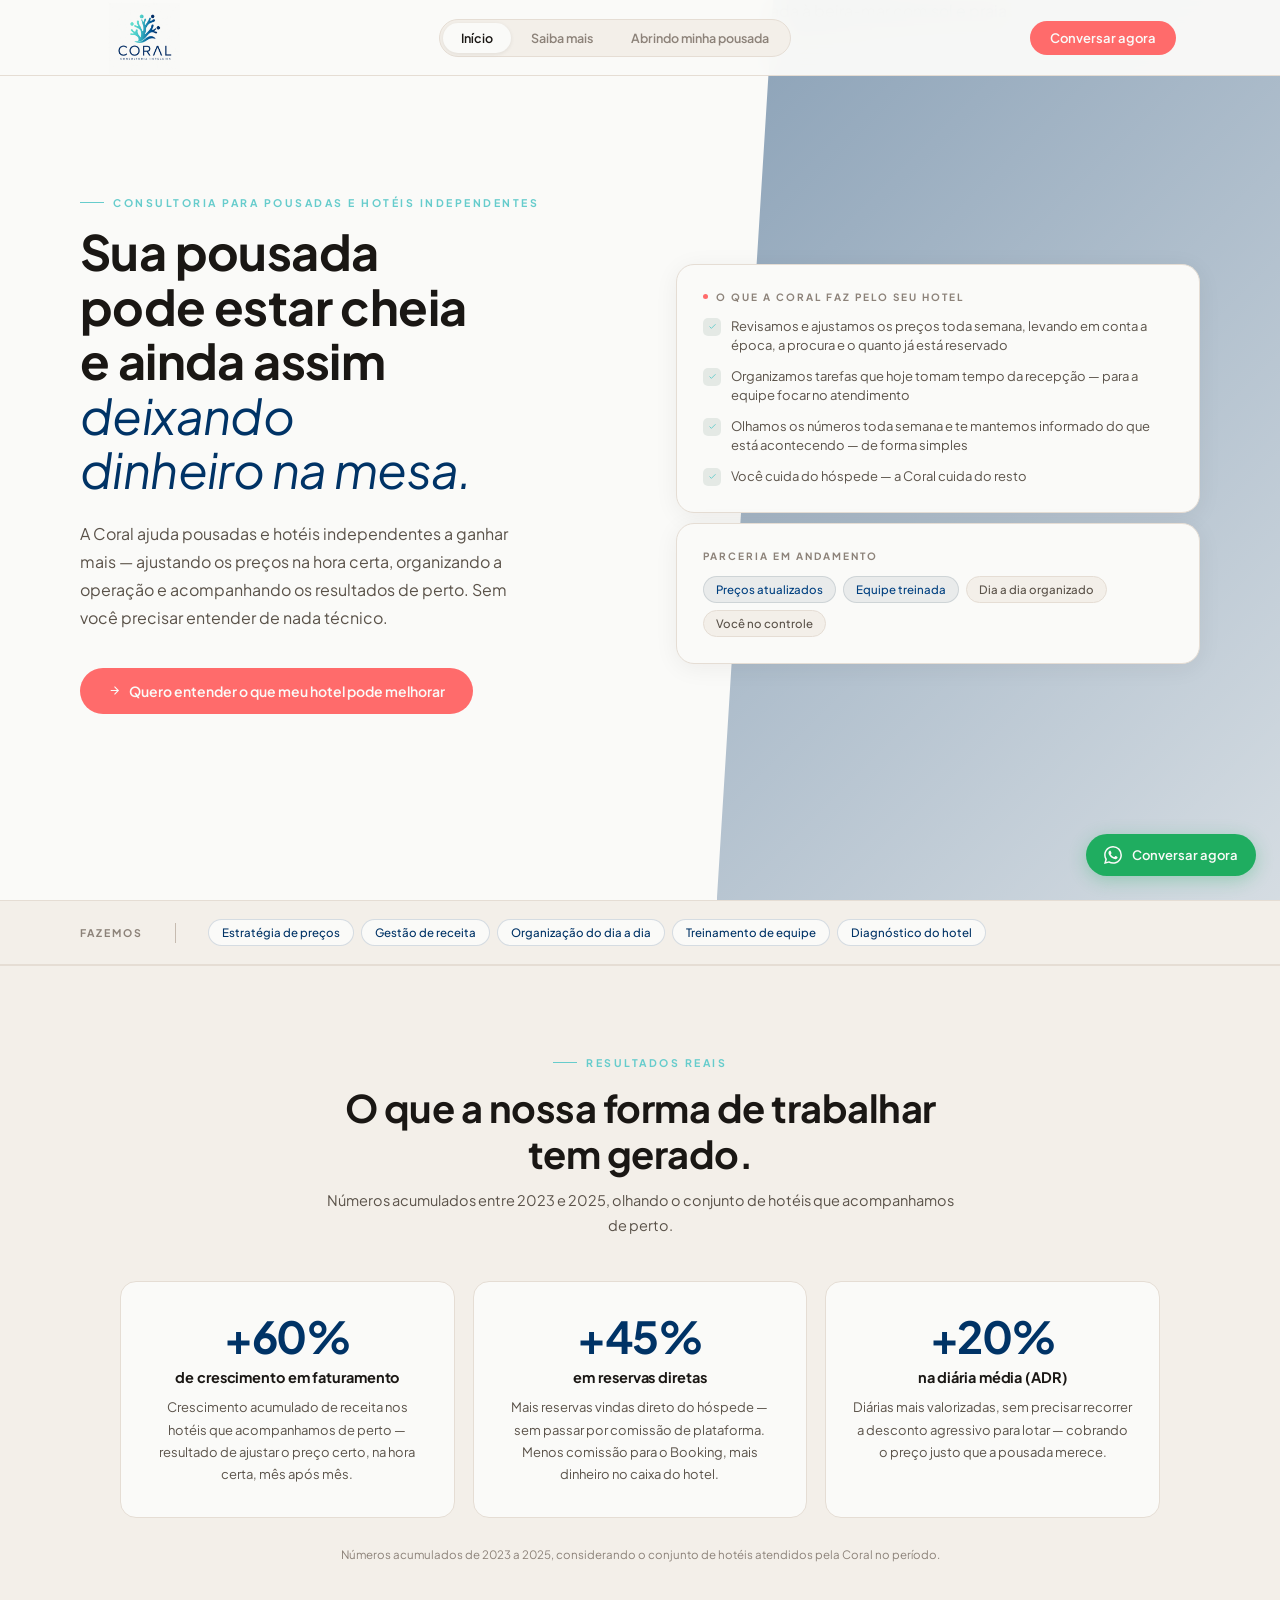
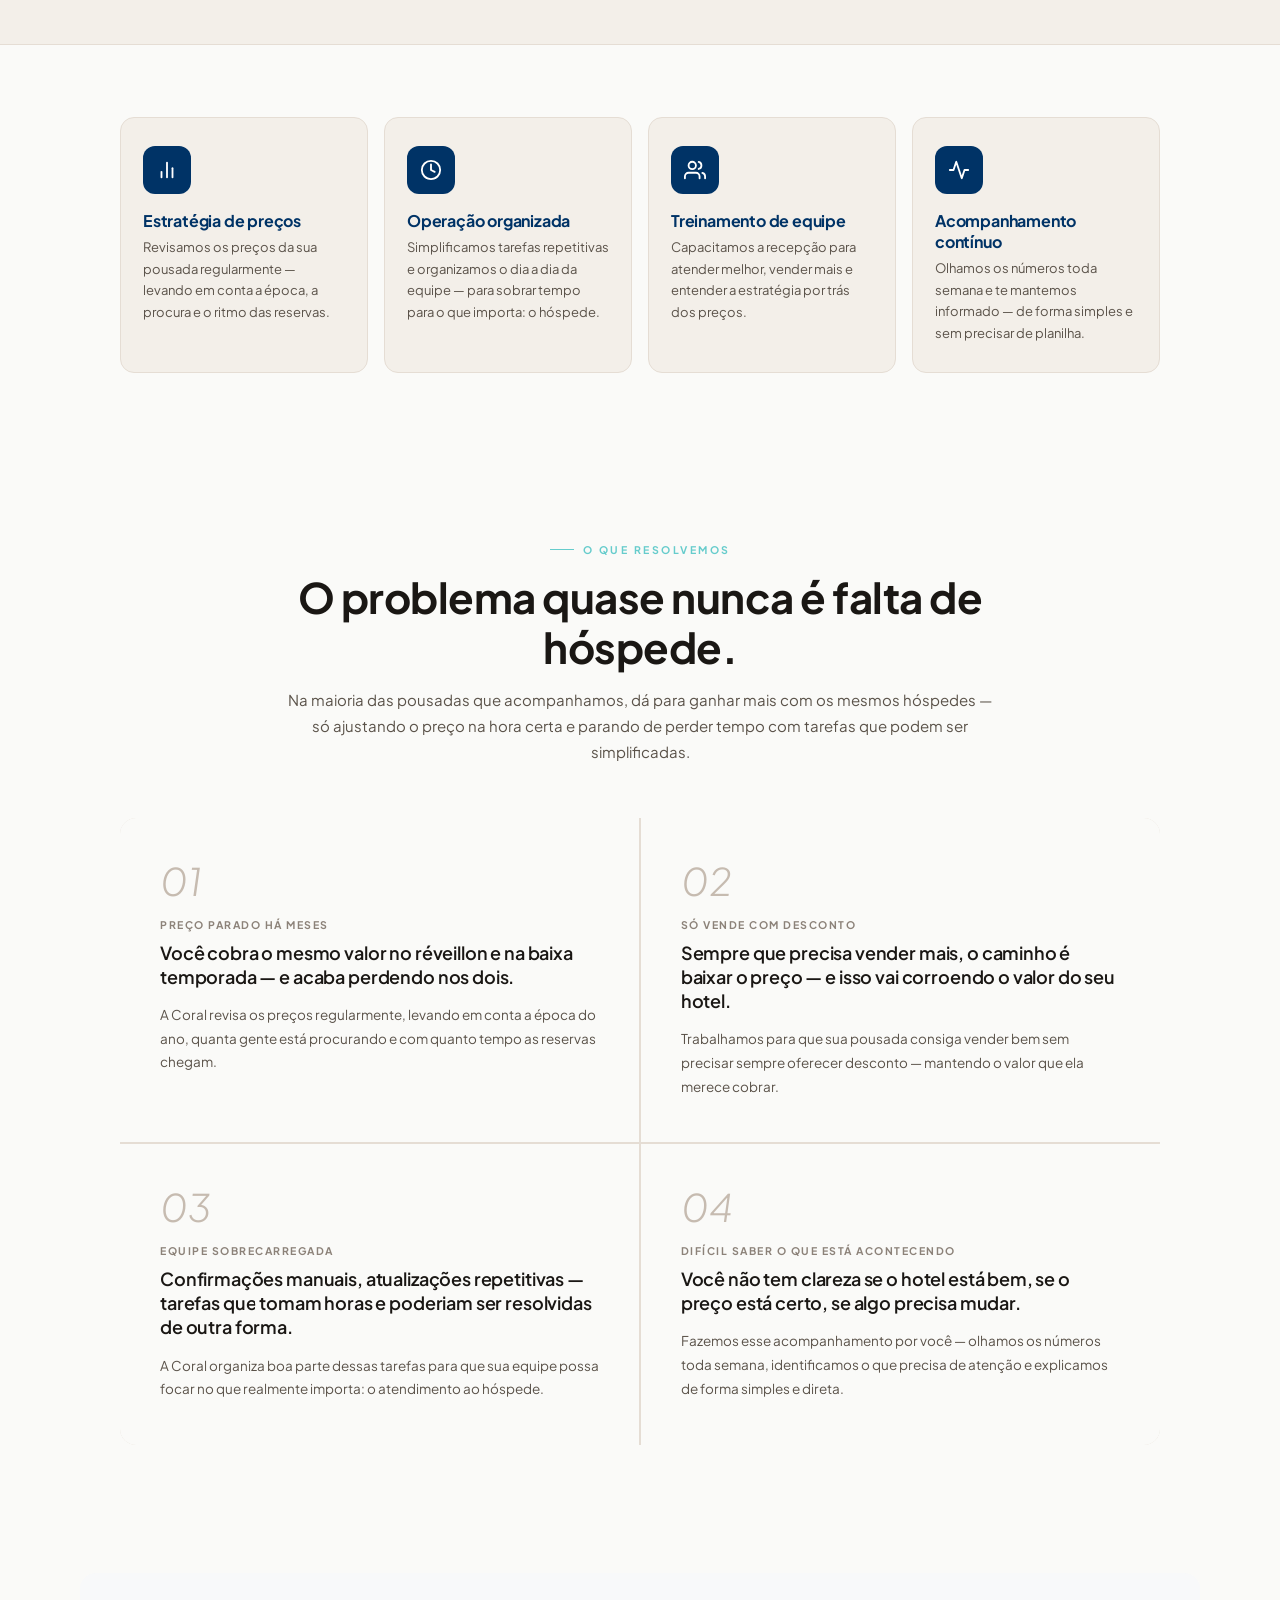
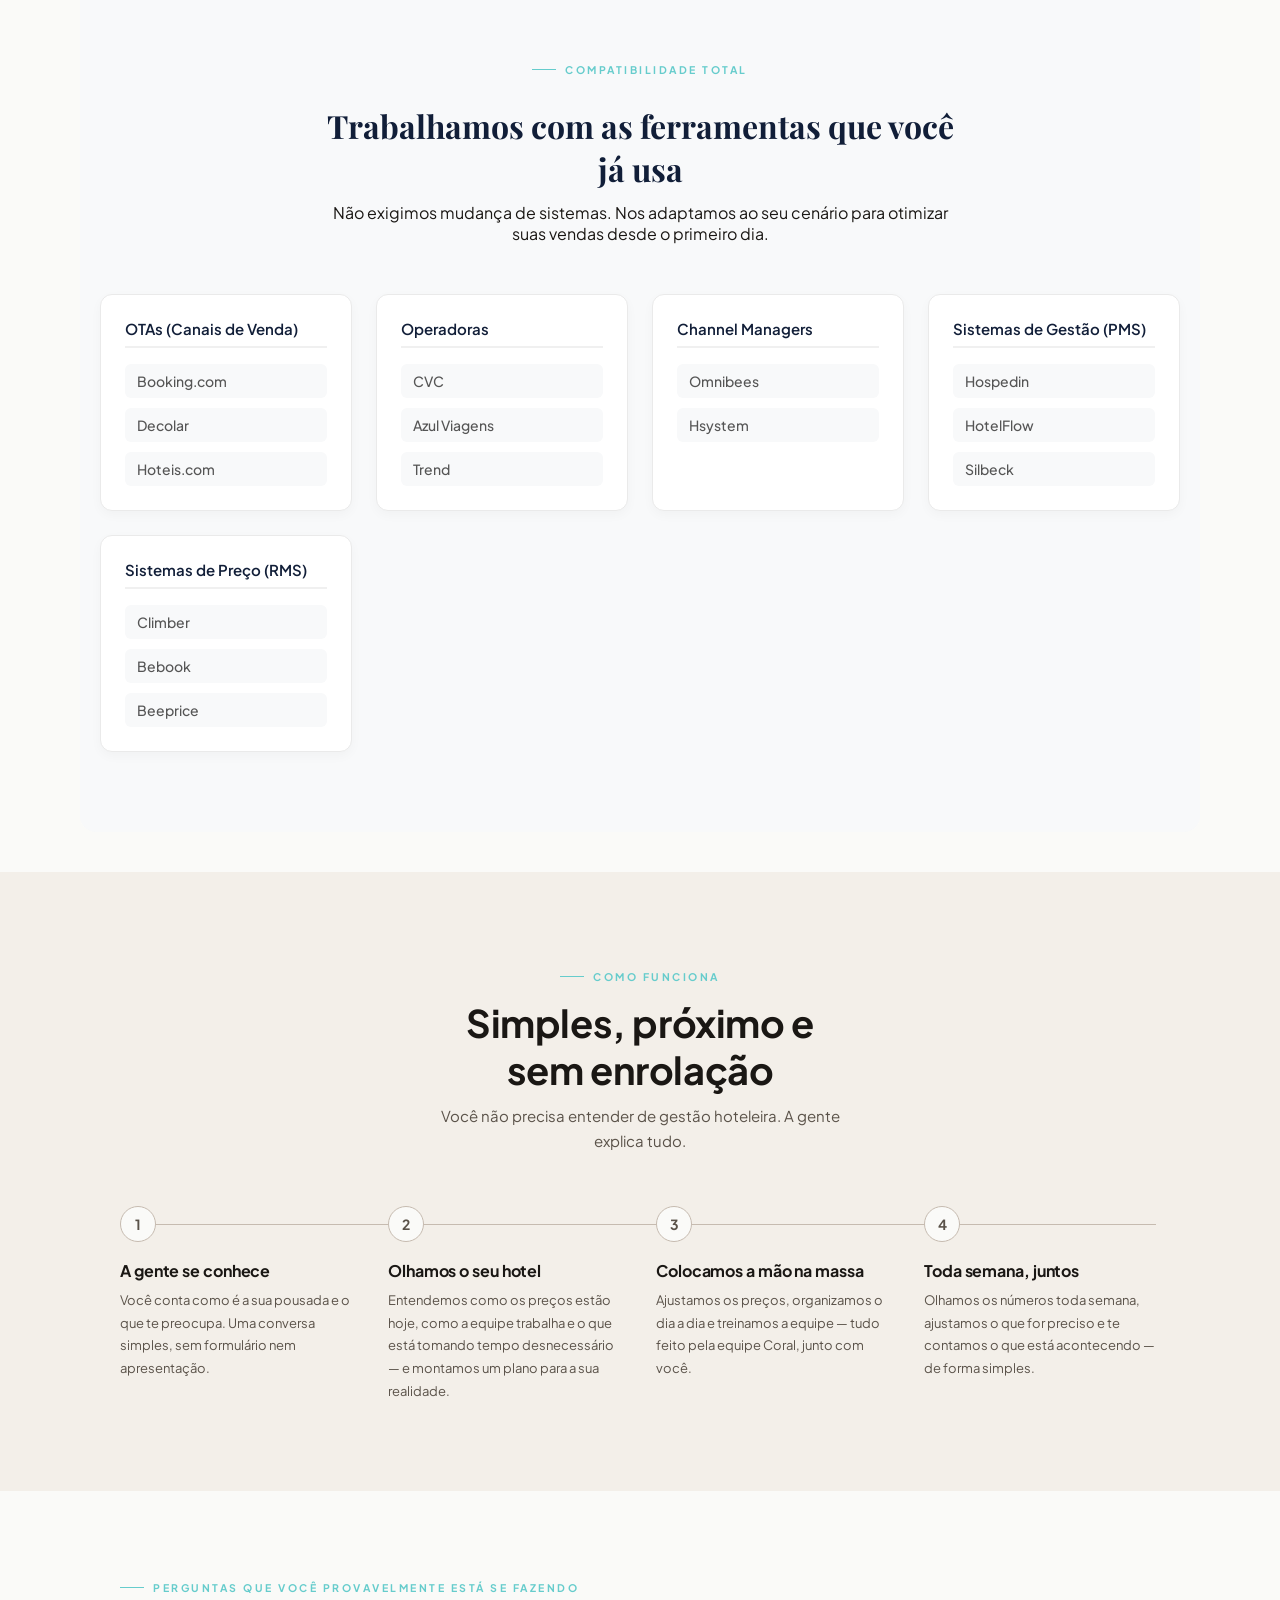
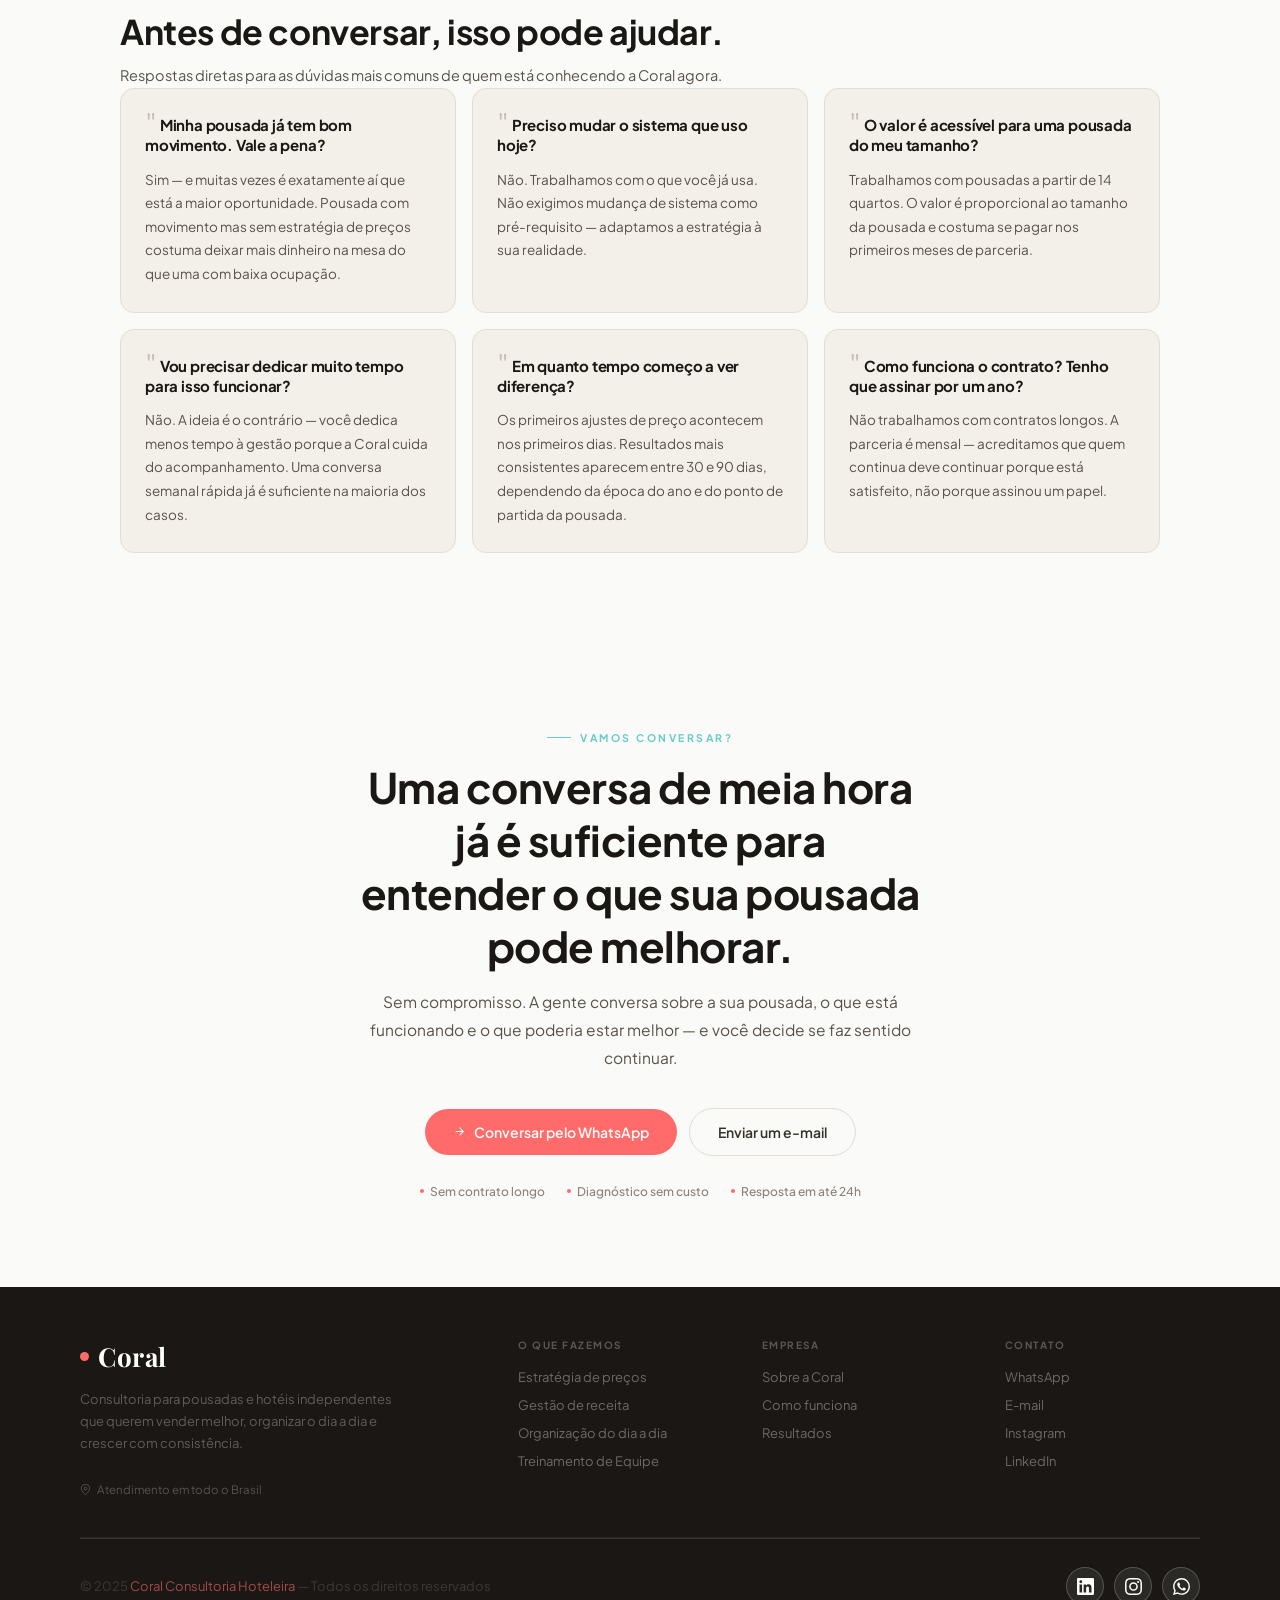
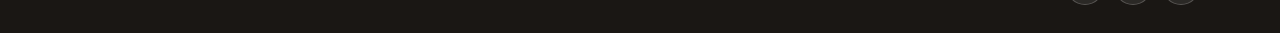
==== commit c18a19e6: "Corrige SEO: endereco oficial, imagem de compartilhamento e sitemap - canonical e og:url apontavam p" ====
--- a/index.html
+++ b/index.html
@@ -1,6 +1,9 @@
 <!DOCTYPE html>
 <html lang="pt-BR">
-  <!-- Google tag (gtag.js) -->
+<head>
+<meta charset="UTF-8">
+<meta name="viewport" content="width=device-width, initial-scale=1.0">
+<!-- Google tag (gtag.js) -->
 <script async src="https://www.googletagmanager.com/gtag/js?id=G-N1H80STR33"></script>
 <script>
   window.dataLayer = window.dataLayer || [];
@@ -8,48 +11,132 @@
   gtag('js', new Date());
 
   gtag('config', 'G-N1H80STR33');
+  gtag('config', 'AW-18394296607');
 </script>
-<head>
-<meta charset="UTF-8">
-<meta name="viewport" content="width=device-width, initial-scale=1.0">
+<script type="text/javascript">
+    (function(c,l,a,r,i,t,y){
+        c[a]=c[a]||function(){(c[a].q=c[a].q||[]).push(arguments)};
+        t=l.createElement(r);t.async=1;t.src="https://www.clarity.ms/tag/"+i;
+        y=l.getElementsByTagName(r)[0];y.parentNode.insertBefore(t,y);
+    })(window, document, "clarity", "script", "xneyxfmval");
+</script>
 <title>Coral — Consultoria Hoteleira para Pousadas e Hotéis Independentes</title>
-<meta name="description" content="A Coral ajuda pousadas e hotéis independentes a vender melhor, ajustar os preços e organizar o dia a dia — com acompanhamento próximo, humano e personalizado.">
+<meta name="description" content="A Coral ajuda pousadas e hotéis independentes a vender melhor, ajustar os preços na hora certa e aumentar o faturamento com acompanhamento próximo e humano.">
 <meta name="keywords" content="consultoria hoteleira, gestão de pousada, revenue management, estratégia de preços hotel, consultoria pousada, gestão hoteleira brasil">
 <meta name="author" content="Coral Consultoria Hoteleira">
-<meta name="robots" content="index, follow">
-<link rel="canonical" href="https://www.coralhoteleira.com.br/">
-
-<!-- Open Graph -->
+<meta name="robots" content="index, follow, max-snippet:-1, max-image-preview:large, max-video-preview:-1">
+<link rel="canonical" href="https://www.consultoriacoral.com.br/">
+<link rel="icon" type="image/png" href="assets/logo-coral.png">
+
+<!-- Open Graph / Redes Sociais -->
 <meta property="og:type" content="website">
-<meta property="og:url" content="https://www.coralhoteleira.com.br/">
-<meta property="og:title" content="Coral — Consultoria Hoteleira">
+<meta property="og:url" content="https://www.consultoriacoral.com.br/">
+<meta property="og:title" content="Coral — Consultoria Hoteleira para Pousadas e Hotéis">
 <meta property="og:description" content="Sua pousada pode estar cheia e ainda assim deixando dinheiro na mesa. A Coral ajuda pousadas e hotéis independentes a vender melhor e crescer com consistência.">
 <meta property="og:locale" content="pt_BR">
+<meta property="og:image" content="https://www.consultoriacoral.com.br/assets/logo-coral.png">
+<meta property="og:site_name" content="Coral Consultoria Hoteleira">
 
 <!-- Twitter Card -->
 <meta name="twitter:card" content="summary">
-<meta name="twitter:title" content="Coral — Consultoria Hoteleira">
+<meta name="twitter:title" content="Coral — Consultoria Hoteleira para Pousadas e Hotéis">
 <meta name="twitter:description" content="Consultoria para pousadas e hotéis independentes. Estratégia de preços, organização da operação e acompanhamento semanal.">
+<meta name="twitter:image" content="https://www.consultoriacoral.com.br/assets/logo-coral.png">
 
 <!-- Schema.org structured data -->
 <script type="application/ld+json">
 {
   "@context": "https://schema.org",
-  "@type": "ProfessionalService",
-  "name": "Coral Consultoria Hoteleira",
-  "description": "Consultoria especializada para pousadas e hotéis independentes. Estratégia de preços, automação operacional e acompanhamento contínuo.",
-  "url": "https://www.coralhoteleira.com.br",
-  "telephone": "+55-81-99135-1085",
-  "email": "Coral.consultoriahoteleira@gmail.com",
-  "address": {
-    "@type": "PostalAddress",
-    "addressCountry": "BR"
-  },
-  "areaServed": "Brasil",
-  "serviceType": ["Consultoria Hoteleira", "Gestão de Receita", "Estratégia Tarifária"]
+  "@graph": [
+    {
+      "@type": "ProfessionalService",
+      "@id": "https://www.consultoriacoral.com.br/#empresa",
+      "name": "Coral Consultoria Hoteleira",
+      "description": "Consultoria especializada para pousadas e hotéis independentes. Estratégia de preços, automação operacional e acompanhamento contínuo.",
+      "url": "https://www.consultoriacoral.com.br",
+      "logo": "https://www.consultoriacoral.com.br/assets/logo-coral.png",
+      "telephone": "+55-81-99135-1085",
+      "email": "Coral.consultoriahoteleira@gmail.com",
+      "address": {
+        "@type": "PostalAddress",
+        "addressCountry": "BR"
+      },
+      "areaServed": "Brasil",
+      "serviceType": [
+        "Consultoria Hoteleira",
+        "Revenue Management",
+        "Estratégia Tarifária",
+        "Treinamento de Equipe",
+        "Gestão de Reservas Diretas"
+      ]
+    },
+    {
+      "@type": "WebSite",
+      "@id": "https://www.consultoriacoral.com.br/#website",
+      "url": "https://www.consultoriacoral.com.br",
+      "name": "Coral Consultoria Hoteleira",
+      "publisher": { "@id": "https://www.consultoriacoral.com.br/#empresa" },
+      "inLanguage": "pt-BR"
+    },
+    {
+      "@type": "FAQPage",
+      "@id": "https://www.consultoriacoral.com.br/#faq",
+      "mainEntity": [
+        {
+          "@type": "Question",
+          "name": "Minha pousada já tem bom movimento. Vale a pena?",
+          "acceptedAnswer": {
+            "@type": "Answer",
+            "text": "Sim — e muitas vezes é exatamente aí que está a maior oportunidade. Pousada com movimento mas sem estratégia de preços costuma deixar mais dinheiro na mesa do que uma com baixa ocupação."
+          }
+        },
+        {
+          "@type": "Question",
+          "name": "Preciso mudar o sistema que uso hoje?",
+          "acceptedAnswer": {
+            "@type": "Answer",
+            "text": "Não. Trabalhamos com o que você já usa (PMS, Channel Manager, OTAs). Não exigimos mudança de sistema como pré-requisito — adaptamos a estratégia à sua realidade."
+          }
+        },
+        {
+          "@type": "Question",
+          "name": "O valor é acessível para uma pousada do meu tamanho?",
+          "acceptedAnswer": {
+            "@type": "Answer",
+            "text": "Trabalhamos com pousadas a partir de 14 quartos. O valor é proporcional ao tamanho da pousada e costuma se pagar nos primeiros meses de parceria."
+          }
+        },
+        {
+          "@type": "Question",
+          "name": "Vou precisar dedicar muito tempo para isso funcionar?",
+          "acceptedAnswer": {
+            "@type": "Answer",
+            "text": "Não. A ideia é o contrário — você dedica menos tempo à gestão porque a Coral cuida do acompanhamento. Uma conversa semanal rápida já é suficiente na maioria dos casos."
+          }
+        },
+        {
+          "@type": "Question",
+          "name": "Em quanto tempo começo a ver diferença?",
+          "acceptedAnswer": {
+            "@type": "Answer",
+            "text": "Os primeiros ajustes de preço acontecem nos primeiros dias. Resultados mais consistentes aparecem entre 30 e 90 dias, dependendo da época do ano e do ponto de partida da pousada."
+          }
+        },
+        {
+          "@type": "Question",
+          "name": "Como funciona o contrato? Tenho que assinar por um ano?",
+          "acceptedAnswer": {
+            "@type": "Answer",
+            "text": "Não trabalhamos com contratos longos. A parceria é mensal — acreditamos que quem continua deve continuar porque está satisfeito, não porque assinou um papel."
+          }
+        }
+      ]
+    }
+  ]
 }
 </script>
 <link rel="preconnect" href="https://fonts.googleapis.com">
+<link rel="preconnect" href="https://fonts.gstatic.com" crossorigin>
 <link href="https://fonts.googleapis.com/css2?family=Plus+Jakarta+Sans:ital,wght@0,300;0,400;0,500;0,600;0,700;1,400&family=Playfair+Display:ital,wght@0,400;0,600;0,700;1,400;1,600&display=swap" rel="stylesheet">
 <link rel="stylesheet" href="assets/style.css">
 <style>
@@ -201,7 +288,7 @@
 <!-- HERO -->
 <section class="hero">
   <div class="hero-img-wrap">
-    <img src="https://images.unsplash.com/photo-1507525428034-b723cf961d3e?w=900&q=80&fit=crop" alt="Pousada à beira-mar" loading="eager">
+    <img src="https://images.unsplash.com/photo-1507525428034-b723cf961d3e?w=900&q=80&fit=crop" alt="Pousada à beira-mar com sol e praia" width="900" height="600" fetchpriority="high" loading="eager">
   </div>
   <div class="hero-grid">
     <div>
@@ -613,5 +700,12 @@
 </div>
 
 <script src="assets/main.js"></script>
+<script
+  src="/tracking.js"
+  data-hotel="Coral"
+  data-endpoint="https://ysjfexcqbwsxwksyevwt.supabase.co/functions/v1/track"
+  data-token="0f04c46893f24ee88f7f2946d59aa445bdb49a5c40bf40d2a60640eb0806dc85"
+  defer>
+</script>
 </body>
 </html>
